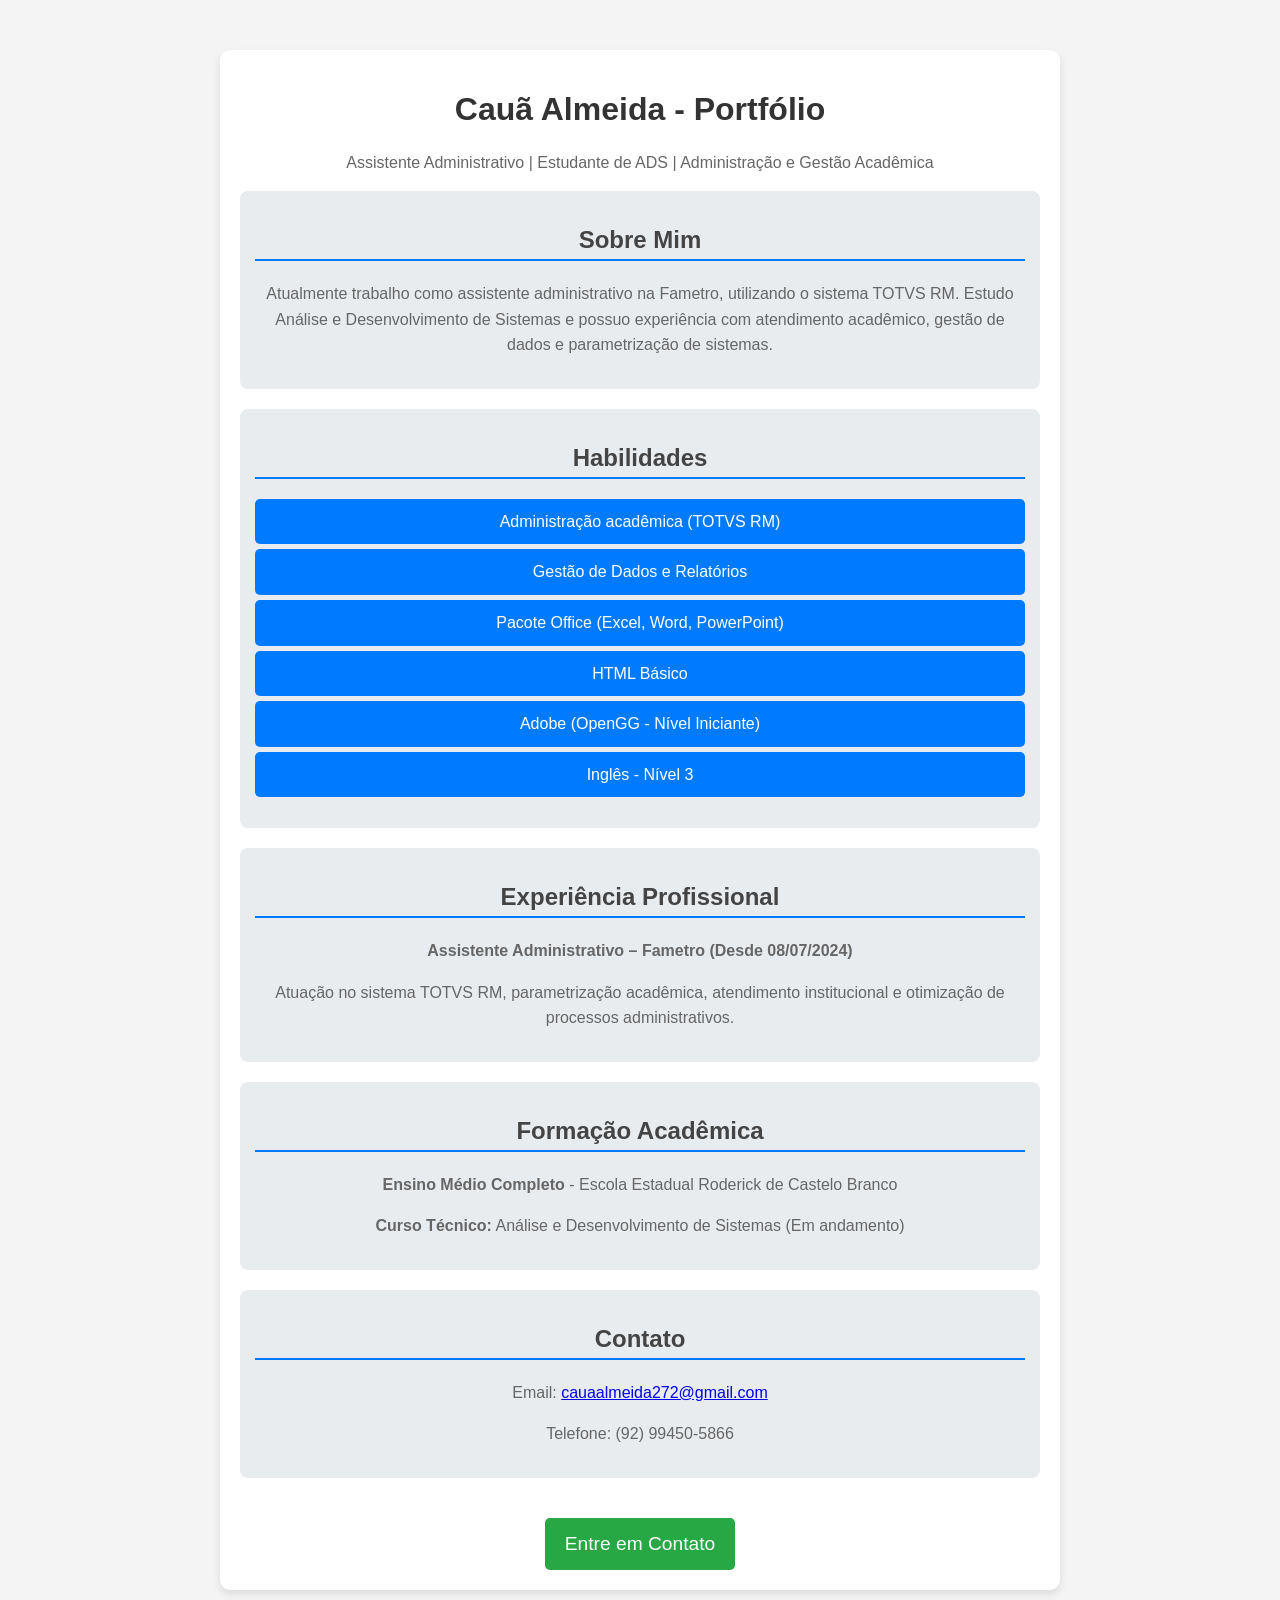
==== index.html @ 31cb6f5b "Add files via upload" ====
<!DOCTYPE html>
<html lang="pt-BR">
<head>
    <meta charset="UTF-8">
    <meta name="viewport" content="width=device-width, initial-scale=1.0">
    <title>Portfólio - Cauã Almeida</title>
    <link rel="stylesheet" href="portfolio_styles.css"> <!-- Referência ao CSS -->
</head>
<body>
    <div class="container">
        <h1>Cauã Almeida - Portfólio</h1>
        <p>Assistente Administrativo | Estudante de ADS | Administração e Gestão Acadêmica</p>
        
        <div class="section">
            <h2>Sobre Mim</h2>
            <p>Atualmente trabalho como assistente administrativo na Fametro, utilizando o sistema TOTVS RM. Estudo Análise e Desenvolvimento de Sistemas e possuo experiência com atendimento acadêmico, gestão de dados e parametrização de sistemas.</p>
        </div>
        
        <div class="section">
            <h2>Habilidades</h2>
            <ul>
                <li>Administração acadêmica (TOTVS RM)</li>
                <li>Gestão de Dados e Relatórios</li>
                <li>Pacote Office (Excel, Word, PowerPoint)</li>
                <li>HTML Básico</li>
                <li>Adobe (OpenGG - Nível Iniciante)</li>
                <li>Inglês - Nível 3</li>
            </ul>
        </div>
        
        <div class="section">
            <h2>Experiência Profissional</h2>
            <p><strong>Assistente Administrativo – Fametro (Desde 08/07/2024)</strong></p>
            <p>Atuação no sistema TOTVS RM, parametrização acadêmica, atendimento institucional e otimização de processos administrativos.</p>
        </div>
        
        <div class="section">
            <h2>Formação Acadêmica</h2>
            <p><strong>Ensino Médio Completo</strong> - Escola Estadual Roderick de Castelo Branco</p>
            <p><strong>Curso Técnico:</strong> Análise e Desenvolvimento de Sistemas (Em andamento)</p>
        </div>
        
        <div class="section">
            <h2>Contato</h2>
            <p>Email: <a href="mailto:cauaalmeida272@gmail.com">cauaalmeida272@gmail.com</a></p>
            <p>Telefone: (92) 99450-5866</p>
        </div>
        
        <a href="https://api.whatsapp.com/send?phone=5592994505866&text=Bom%20dia" class="cta-button" target="_blank">Entre em Contato</a>
    </div>
</body>
</html>
---- portfolio_styles.css ----
body {
    font-family: Arial, sans-serif;
    margin: 0;
    padding: 0;
    background-color: #f4f4f4;
    text-align: center;
}

.container {
    max-width: 800px;
    margin: 50px auto;
    background: #ffffff;
    padding: 20px;
    border-radius: 10px;
    box-shadow: 0 4px 8px rgba(0, 0, 0, 0.1);
}

h1 {
    color: #333;
    font-size: 2em;
}

h2 {
    color: #444;
    border-bottom: 2px solid #007BFF;
    padding-bottom: 5px;
}

p, ul {
    color: #666;
    line-height: 1.6;
}

ul {
    list-style: none;
    padding: 0;
}

li {
    background: #007BFF;
    color: #fff;
    padding: 10px;
    margin: 5px 0;
    border-radius: 5px;
}

.cta-button {
    display: inline-block;
    margin-top: 20px;
    padding: 15px 20px;
    background: #28a745;
    color: white;
    text-decoration: none;
    font-size: 1.2em;
    border-radius: 5px;
    transition: background 0.3s ease;
}

.cta-button:hover {
    background: #218838;
    transform: scale(1.05);
}

.section {
    margin-bottom: 20px;
    padding: 15px;
    background: #e9ecef;
    border-radius: 8px;
}

.section:hover {
    background: #d6d8db;
    transition: background 0.3s ease;
}
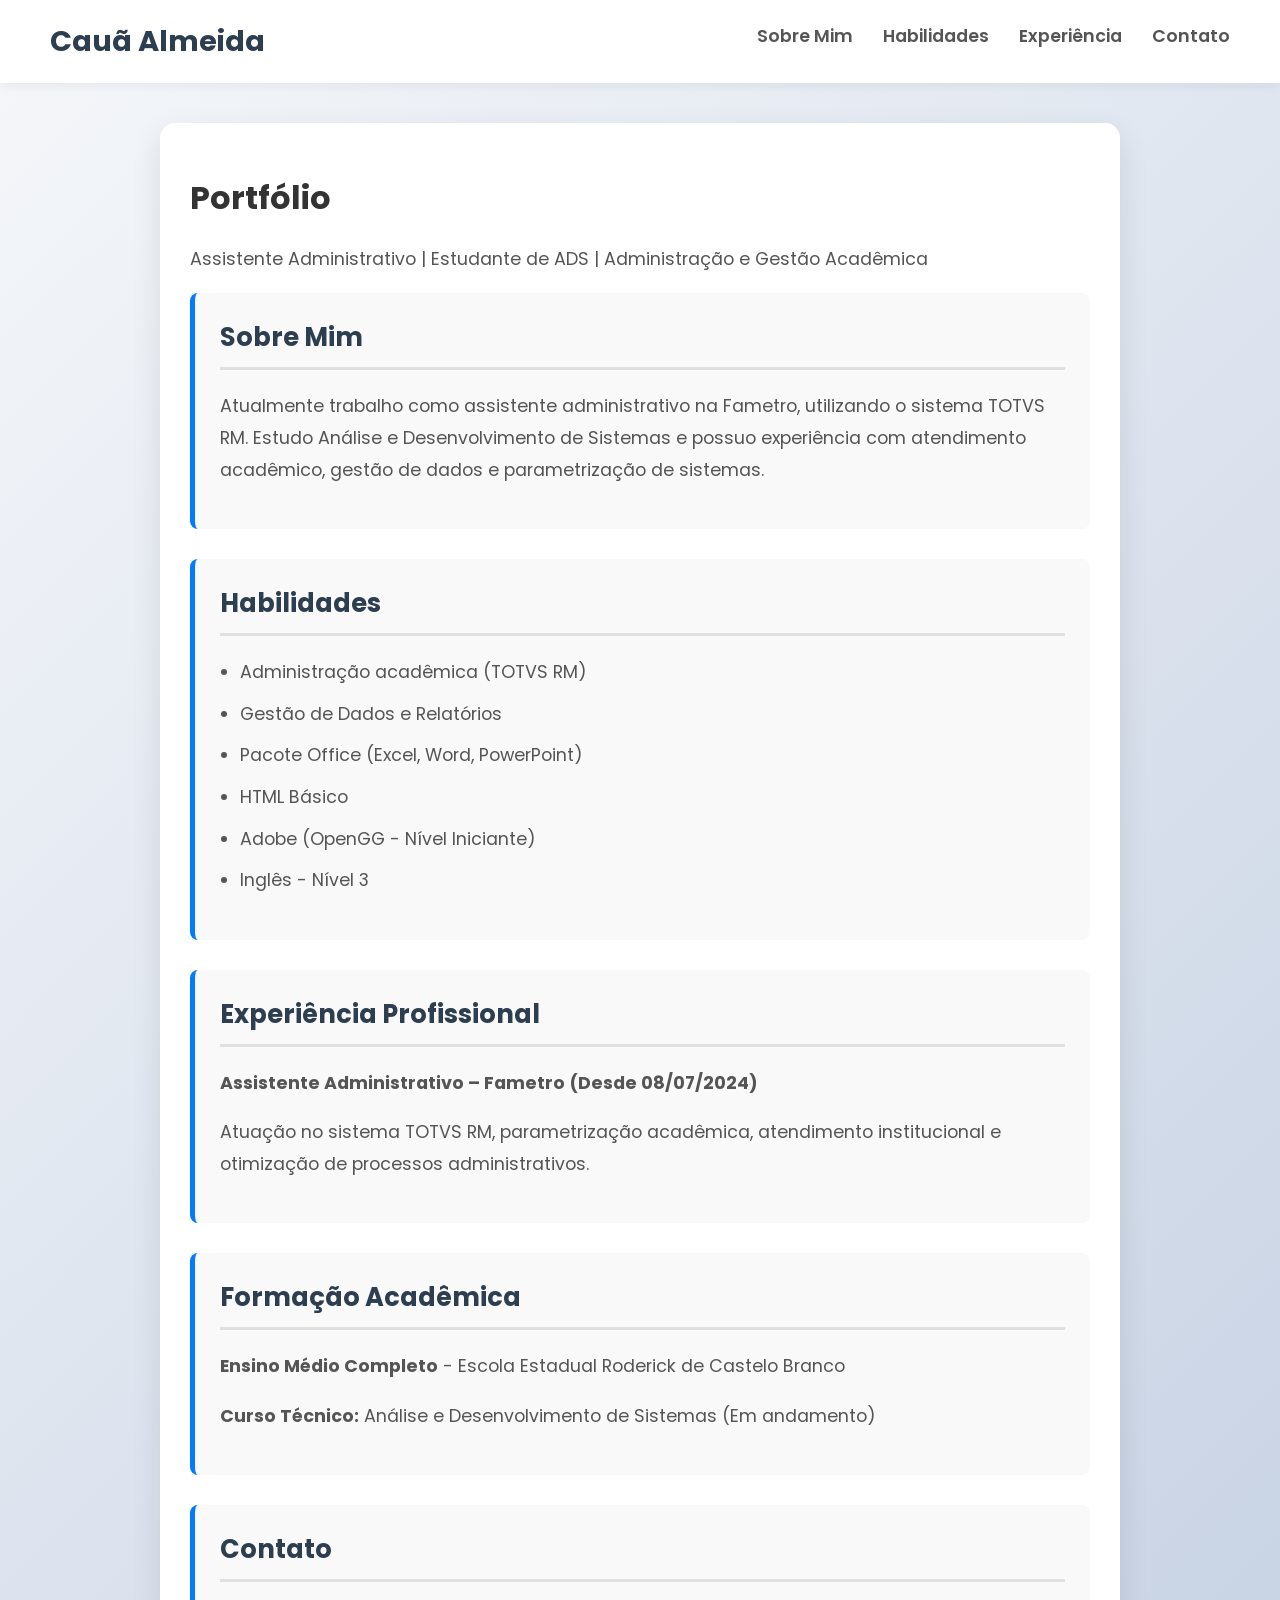
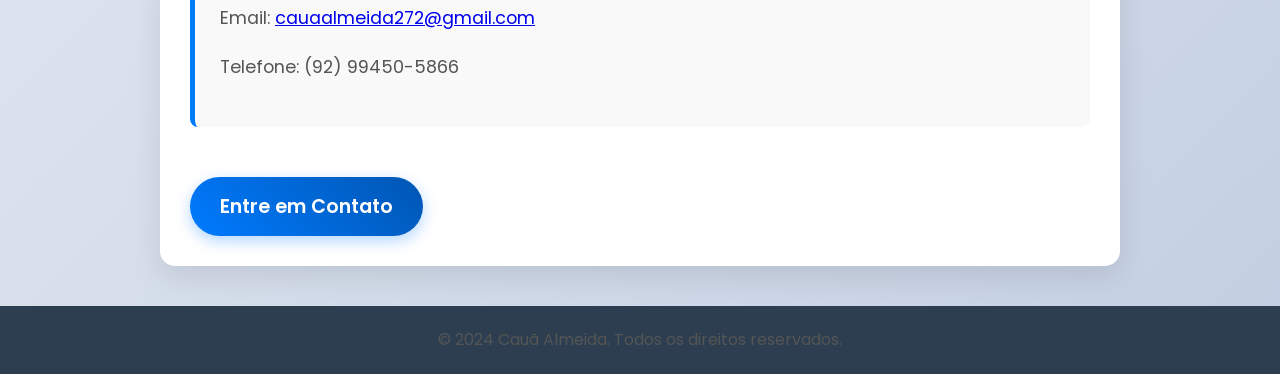
==== commit 365e677e: "feat: Modernize portfolio design This commit completely overhauls the portfolio's visual design to c" ====
--- a/index.html
+++ b/index.html
@@ -1,52 +1,68 @@
-<!DOCTYPE html>
-<html lang="pt-BR">
-<head>
-    <meta charset="UTF-8">
-    <meta name="viewport" content="width=device-width, initial-scale=1.0">
-    <title>Portfólio - Cauã Almeida</title>
-    <link rel="stylesheet" href="portfolio_styles.css"> <!-- Referência ao CSS -->
-</head>
-<body>
-    <div class="container">
-        <h1>Cauã Almeida - Portfólio</h1>
-        <p>Assistente Administrativo | Estudante de ADS | Administração e Gestão Acadêmica</p>
-        
-        <div class="section">
-            <h2>Sobre Mim</h2>
-            <p>Atualmente trabalho como assistente administrativo na Fametro, utilizando o sistema TOTVS RM. Estudo Análise e Desenvolvimento de Sistemas e possuo experiência com atendimento acadêmico, gestão de dados e parametrização de sistemas.</p>
-        </div>
-        
-        <div class="section">
-            <h2>Habilidades</h2>
-            <ul>
-                <li>Administração acadêmica (TOTVS RM)</li>
-                <li>Gestão de Dados e Relatórios</li>
-                <li>Pacote Office (Excel, Word, PowerPoint)</li>
-                <li>HTML Básico</li>
-                <li>Adobe (OpenGG - Nível Iniciante)</li>
-                <li>Inglês - Nível 3</li>
-            </ul>
-        </div>
-        
-        <div class="section">
-            <h2>Experiência Profissional</h2>
-            <p><strong>Assistente Administrativo – Fametro (Desde 08/07/2024)</strong></p>
-            <p>Atuação no sistema TOTVS RM, parametrização acadêmica, atendimento institucional e otimização de processos administrativos.</p>
-        </div>
-        
-        <div class="section">
-            <h2>Formação Acadêmica</h2>
-            <p><strong>Ensino Médio Completo</strong> - Escola Estadual Roderick de Castelo Branco</p>
-            <p><strong>Curso Técnico:</strong> Análise e Desenvolvimento de Sistemas (Em andamento)</p>
-        </div>
-        
-        <div class="section">
-            <h2>Contato</h2>
-            <p>Email: <a href="mailto:cauaalmeida272@gmail.com">cauaalmeida272@gmail.com</a></p>
-            <p>Telefone: (92) 99450-5866</p>
-        </div>
-        
-        <a href="https://api.whatsapp.com/send?phone=5592994505866&text=Bom%20dia" class="cta-button" target="_blank">Entre em Contato</a>
-    </div>
-</body>
-</html>
+<!DOCTYPE html>
+<html lang="pt-BR">
+<head>
+    <meta charset="UTF-8">
+    <meta name="viewport" content="width=device-width, initial-scale=1.0">
+    <title>Portfólio - Cauã Almeida</title>
+    <link rel="stylesheet" href="portfolio_styles.css"> <!-- Referência ao CSS -->
+</head>
+<body>
+    <header>
+        <h1>Cauã Almeida</h1>
+        <nav>
+            <ul>
+                <li><a href="#sobre">Sobre Mim</a></li>
+                <li><a href="#habilidades">Habilidades</a></li>
+                <li><a href="#experiencia">Experiência</a></li>
+                <li><a href="#contato">Contato</a></li>
+            </ul>
+        </nav>
+    </header>
+
+    <div class="container">
+        <h1>Portfólio</h1>
+        <p>Assistente Administrativo | Estudante de ADS | Administração e Gestão Acadêmica</p>
+
+        <div id="sobre" class="section">
+            <h2>Sobre Mim</h2>
+            <p>Atualmente trabalho como assistente administrativo na Fametro, utilizando o sistema TOTVS RM. Estudo Análise e Desenvolvimento de Sistemas e possuo experiência com atendimento acadêmico, gestão de dados e parametrização de sistemas.</p>
+        </div>
+
+        <div id="habilidades" class="section">
+            <h2>Habilidades</h2>
+            <ul>
+                <li>Administração acadêmica (TOTVS RM)</li>
+                <li>Gestão de Dados e Relatórios</li>
+                <li>Pacote Office (Excel, Word, PowerPoint)</li>
+                <li>HTML Básico</li>
+                <li>Adobe (OpenGG - Nível Iniciante)</li>
+                <li>Inglês - Nível 3</li>
+            </ul>
+        </div>
+
+        <div id="experiencia" class="section">
+            <h2>Experiência Profissional</h2>
+            <p><strong>Assistente Administrativo – Fametro (Desde 08/07/2024)</strong></p>
+            <p>Atuação no sistema TOTVS RM, parametrização acadêmica, atendimento institucional e otimização de processos administrativos.</p>
+        </div>
+
+        <div class="section">
+            <h2>Formação Acadêmica</h2>
+            <p><strong>Ensino Médio Completo</strong> - Escola Estadual Roderick de Castelo Branco</p>
+            <p><strong>Curso Técnico:</strong> Análise e Desenvolvimento de Sistemas (Em andamento)</p>
+        </div>
+
+        <div id="contato" class="section">
+            <h2>Contato</h2>
+            <p>Email: <a href="mailto:cauaalmeida272@gmail.com">cauaalmeida272@gmail.com</a></p>
+            <p>Telefone: (92) 99450-5866</p>
+        </div>
+
+        <a href="https://api.whatsapp.com/send?phone=5592994505866&text=Bom%20dia" class="cta-button" target="_blank">Entre em Contato</a>
+    </div>
+
+    <footer>
+        <p>&copy; 2024 Cauã Almeida. Todos os direitos reservados.</p>
+    </footer>
+</body>
+</html>
--- a/portfolio_styles.css
+++ b/portfolio_styles.css
@@ -1,74 +1,151 @@
-body {
-    font-family: Arial, sans-serif;
-    margin: 0;
-    padding: 0;
-    background-color: #f4f4f4;
-    text-align: center;
-}
-
-.container {
-    max-width: 800px;
-    margin: 50px auto;
-    background: #ffffff;
-    padding: 20px;
-    border-radius: 10px;
-    box-shadow: 0 4px 8px rgba(0, 0, 0, 0.1);
-}
-
-h1 {
-    color: #333;
-    font-size: 2em;
-}
-
-h2 {
-    color: #444;
-    border-bottom: 2px solid #007BFF;
-    padding-bottom: 5px;
-}
-
-p, ul {
-    color: #666;
-    line-height: 1.6;
-}
-
-ul {
-    list-style: none;
-    padding: 0;
-}
-
-li {
-    background: #007BFF;
-    color: #fff;
-    padding: 10px;
-    margin: 5px 0;
-    border-radius: 5px;
-}
-
-.cta-button {
-    display: inline-block;
-    margin-top: 20px;
-    padding: 15px 20px;
-    background: #28a745;
-    color: white;
-    text-decoration: none;
-    font-size: 1.2em;
-    border-radius: 5px;
-    transition: background 0.3s ease;
-}
-
-.cta-button:hover {
-    background: #218838;
-    transform: scale(1.05);
-}
-
-.section {
-    margin-bottom: 20px;
-    padding: 15px;
-    background: #e9ecef;
-    border-radius: 8px;
-}
-
-.section:hover {
-    background: #d6d8db;
-    transition: background 0.3s ease;
-}
+/* Importa a fonte 'Poppins' do Google Fonts */
+@import url('https://fonts.googleapis.com/css2?family=Poppins:wght@300;400;600;700&display=swap');
+
+/* Reseta os estilos padrão e define a fonte base */
+body {
+    font-family: 'Poppins', sans-serif;
+    margin: 0;
+    padding: 0;
+    background: linear-gradient(135deg, #f5f7fa 0%, #c3cfe2 100%);
+    color: #333;
+    overflow-x: hidden; /* Evita a barra de rolagem horizontal */
+}
+
+/* Animação de fade-in para os elementos */
+@keyframes fadeIn {
+    from {
+        opacity: 0;
+        transform: translateY(20px);
+    }
+    to {
+        opacity: 1;
+        transform: translateY(0);
+    }
+}
+
+/* Estiliza o cabeçalho */
+header {
+    background: #ffffff;
+    padding: 20px 50px;
+    box-shadow: 0 4px 10px rgba(0, 0, 0, 0.05);
+    display: flex;
+    justify-content: space-between;
+    align-items: center;
+    position: sticky;
+    top: 0;
+    z-index: 1000;
+    animation: fadeIn 1s ease-out;
+}
+
+header h1 {
+    margin: 0;
+    font-size: 1.8em;
+    color: #2c3e50;
+}
+
+/* Estiliza a navegação */
+nav ul {
+    list-style: none;
+    margin: 0;
+    padding: 0;
+    display: flex;
+}
+
+nav li {
+    margin-left: 30px;
+}
+
+nav a {
+    text-decoration: none;
+    color: #555;
+    font-weight: 600;
+    transition: color 0.3s ease;
+}
+
+nav a:hover {
+    color: #007BFF;
+}
+
+/* Container principal para o conteúdo */
+.container {
+    max-width: 900px;
+    margin: 40px auto;
+    padding: 30px;
+    background: #ffffff;
+    border-radius: 15px;
+    box-shadow: 0 10px 30px rgba(0, 0, 0, 0.1);
+    animation: fadeIn 1.5s ease-out;
+}
+
+/* Estiliza as seções */
+.section {
+    margin-bottom: 30px;
+    padding: 25px;
+    background: #f9f9f9;
+    border-left: 5px solid #007BFF;
+    border-radius: 8px;
+    transition: transform 0.3s ease, box-shadow 0.3s ease;
+}
+
+.section:hover {
+    transform: translateY(-5px);
+    box-shadow: 0 8px 20px rgba(0, 0, 0, 0.08);
+}
+
+.section h2 {
+    color: #2c3e50;
+    font-size: 1.6em;
+    margin-top: 0;
+    border-bottom: 3px solid #e0e0e0;
+    padding-bottom: 10px;
+}
+
+/* Estiliza parágrafos e listas */
+p, ul {
+    color: #555;
+    line-height: 1.8;
+    font-size: 1.1em;
+}
+
+ul {
+    padding-left: 20px;
+}
+
+li {
+    margin-bottom: 10px;
+}
+
+/* Estiliza o botão de CTA */
+.cta-button {
+    display: inline-block;
+    margin-top: 20px;
+    padding: 15px 30px;
+    background: linear-gradient(45deg, #007BFF, #0056b3);
+    color: white;
+    text-decoration: none;
+    font-size: 1.2em;
+    font-weight: 600;
+    border-radius: 50px;
+    box-shadow: 0 5px 15px rgba(0, 123, 255, 0.3);
+    transition: transform 0.3s ease, box-shadow 0.3s ease;
+}
+
+.cta-button:hover {
+    transform: translateY(-3px);
+    box-shadow: 0 8px 20px rgba(0, 123, 255, 0.4);
+}
+
+/* Estiliza o rodapé */
+footer {
+    text-align: center;
+    padding: 20px;
+    margin-top: 40px;
+    background: #2c3e50;
+    color: #f0f0f0;
+    animation: fadeIn 2s ease-out;
+}
+
+footer p {
+    margin: 0;
+    font-size: 1em;
+}
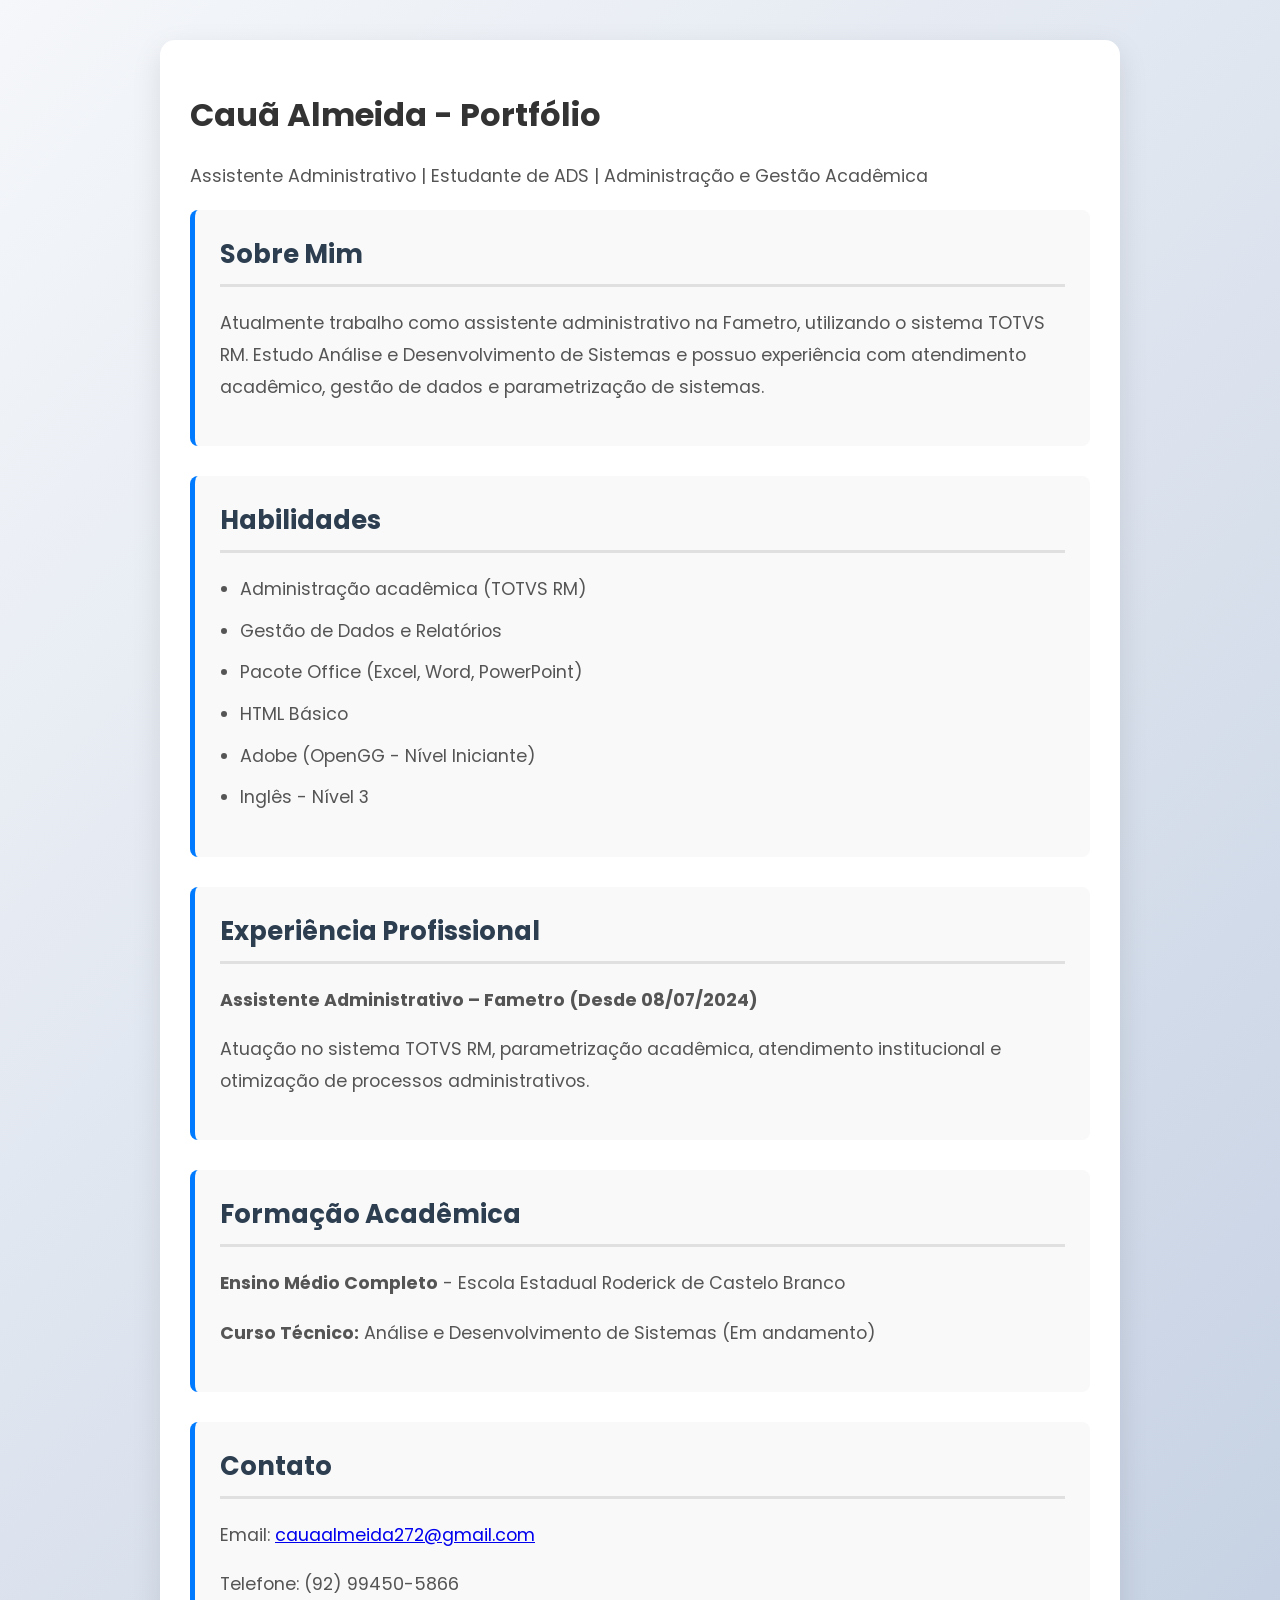
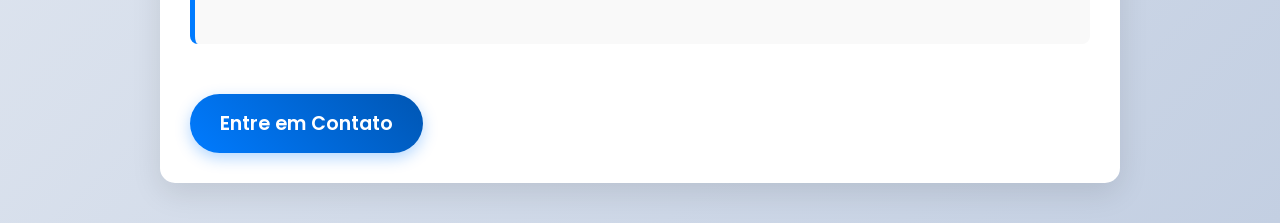
==== commit 6eab6978: "Update index.html" ====
--- a/index.html
+++ b/index.html
@@ -1,68 +1,52 @@
-<!DOCTYPE html>
-<html lang="pt-BR">
-<head>
-    <meta charset="UTF-8">
-    <meta name="viewport" content="width=device-width, initial-scale=1.0">
-    <title>Portfólio - Cauã Almeida</title>
-    <link rel="stylesheet" href="portfolio_styles.css"> <!-- Referência ao CSS -->
-</head>
-<body>
-    <header>
-        <h1>Cauã Almeida</h1>
-        <nav>
-            <ul>
-                <li><a href="#sobre">Sobre Mim</a></li>
-                <li><a href="#habilidades">Habilidades</a></li>
-                <li><a href="#experiencia">Experiência</a></li>
-                <li><a href="#contato">Contato</a></li>
-            </ul>
-        </nav>
-    </header>
-
-    <div class="container">
-        <h1>Portfólio</h1>
-        <p>Assistente Administrativo | Estudante de ADS | Administração e Gestão Acadêmica</p>
-
-        <div id="sobre" class="section">
-            <h2>Sobre Mim</h2>
-            <p>Atualmente trabalho como assistente administrativo na Fametro, utilizando o sistema TOTVS RM. Estudo Análise e Desenvolvimento de Sistemas e possuo experiência com atendimento acadêmico, gestão de dados e parametrização de sistemas.</p>
-        </div>
-
-        <div id="habilidades" class="section">
-            <h2>Habilidades</h2>
-            <ul>
-                <li>Administração acadêmica (TOTVS RM)</li>
-                <li>Gestão de Dados e Relatórios</li>
-                <li>Pacote Office (Excel, Word, PowerPoint)</li>
-                <li>HTML Básico</li>
-                <li>Adobe (OpenGG - Nível Iniciante)</li>
-                <li>Inglês - Nível 3</li>
-            </ul>
-        </div>
-
-        <div id="experiencia" class="section">
-            <h2>Experiência Profissional</h2>
-            <p><strong>Assistente Administrativo – Fametro (Desde 08/07/2024)</strong></p>
-            <p>Atuação no sistema TOTVS RM, parametrização acadêmica, atendimento institucional e otimização de processos administrativos.</p>
-        </div>
-
-        <div class="section">
-            <h2>Formação Acadêmica</h2>
-            <p><strong>Ensino Médio Completo</strong> - Escola Estadual Roderick de Castelo Branco</p>
-            <p><strong>Curso Técnico:</strong> Análise e Desenvolvimento de Sistemas (Em andamento)</p>
-        </div>
-
-        <div id="contato" class="section">
-            <h2>Contato</h2>
-            <p>Email: <a href="mailto:cauaalmeida272@gmail.com">cauaalmeida272@gmail.com</a></p>
-            <p>Telefone: (92) 99450-5866</p>
-        </div>
-
-        <a href="https://api.whatsapp.com/send?phone=5592994505866&text=Bom%20dia" class="cta-button" target="_blank">Entre em Contato</a>
-    </div>
-
-    <footer>
-        <p>&copy; 2024 Cauã Almeida. Todos os direitos reservados.</p>
-    </footer>
-</body>
-</html>
+<!DOCTYPE html>
+<html lang="pt-BR">
+<head>
+    <meta charset="UTF-8">
+    <meta name="viewport" content="width=device-width, initial-scale=1.0">
+    <title>Portfólio - Cauã Almeida</title>
+    <link rel="stylesheet" href="portfolio_styles.css"> <!-- Referência ao CSS -->
+</head>
+<body>
+    <div class="container">
+        <h1>Cauã Almeida - Portfólio</h1>
+        <p>Assistente Administrativo | Estudante de ADS | Administração e Gestão Acadêmica</p>
+        
+        <div class="section">
+            <h2>Sobre Mim</h2>
+            <p>Atualmente trabalho como assistente administrativo na Fametro, utilizando o sistema TOTVS RM. Estudo Análise e Desenvolvimento de Sistemas e possuo experiência com atendimento acadêmico, gestão de dados e parametrização de sistemas.</p>
+        </div>
+        
+        <div class="section">
+            <h2>Habilidades</h2>
+            <ul>
+                <li>Administração acadêmica (TOTVS RM)</li>
+                <li>Gestão de Dados e Relatórios</li>
+                <li>Pacote Office (Excel, Word, PowerPoint)</li>
+                <li>HTML Básico</li>
+                <li>Adobe (OpenGG - Nível Iniciante)</li>
+                <li>Inglês - Nível 3</li>
+            </ul>
+        </div>
+        
+        <div class="section">
+            <h2>Experiência Profissional</h2>
+            <p><strong>Assistente Administrativo – Fametro (Desde 08/07/2024)</strong></p>
+            <p>Atuação no sistema TOTVS RM, parametrização acadêmica, atendimento institucional e otimização de processos administrativos.</p>
+        </div>
+        
+        <div class="section">
+            <h2>Formação Acadêmica</h2>
+            <p><strong>Ensino Médio Completo</strong> - Escola Estadual Roderick de Castelo Branco</p>
+            <p><strong>Curso Técnico:</strong> Análise e Desenvolvimento de Sistemas (Em andamento)</p>
+        </div>
+        
+        <div class="section">
+            <h2>Contato</h2>
+            <p>Email: <a href="mailto:cauaalmeida272@gmail.com">cauaalmeida272@gmail.com</a></p>
+            <p>Telefone: (92) 99450-5866</p>
+        </div>
+        
+        <a href="https://api.whatsapp.com/send?phone=5592994505866&text=Bom%20dia" class="cta-button" target="_blank" rel="noopener noreferrer">Entre em Contato</a>
+    </div>
+</body>
+</html>
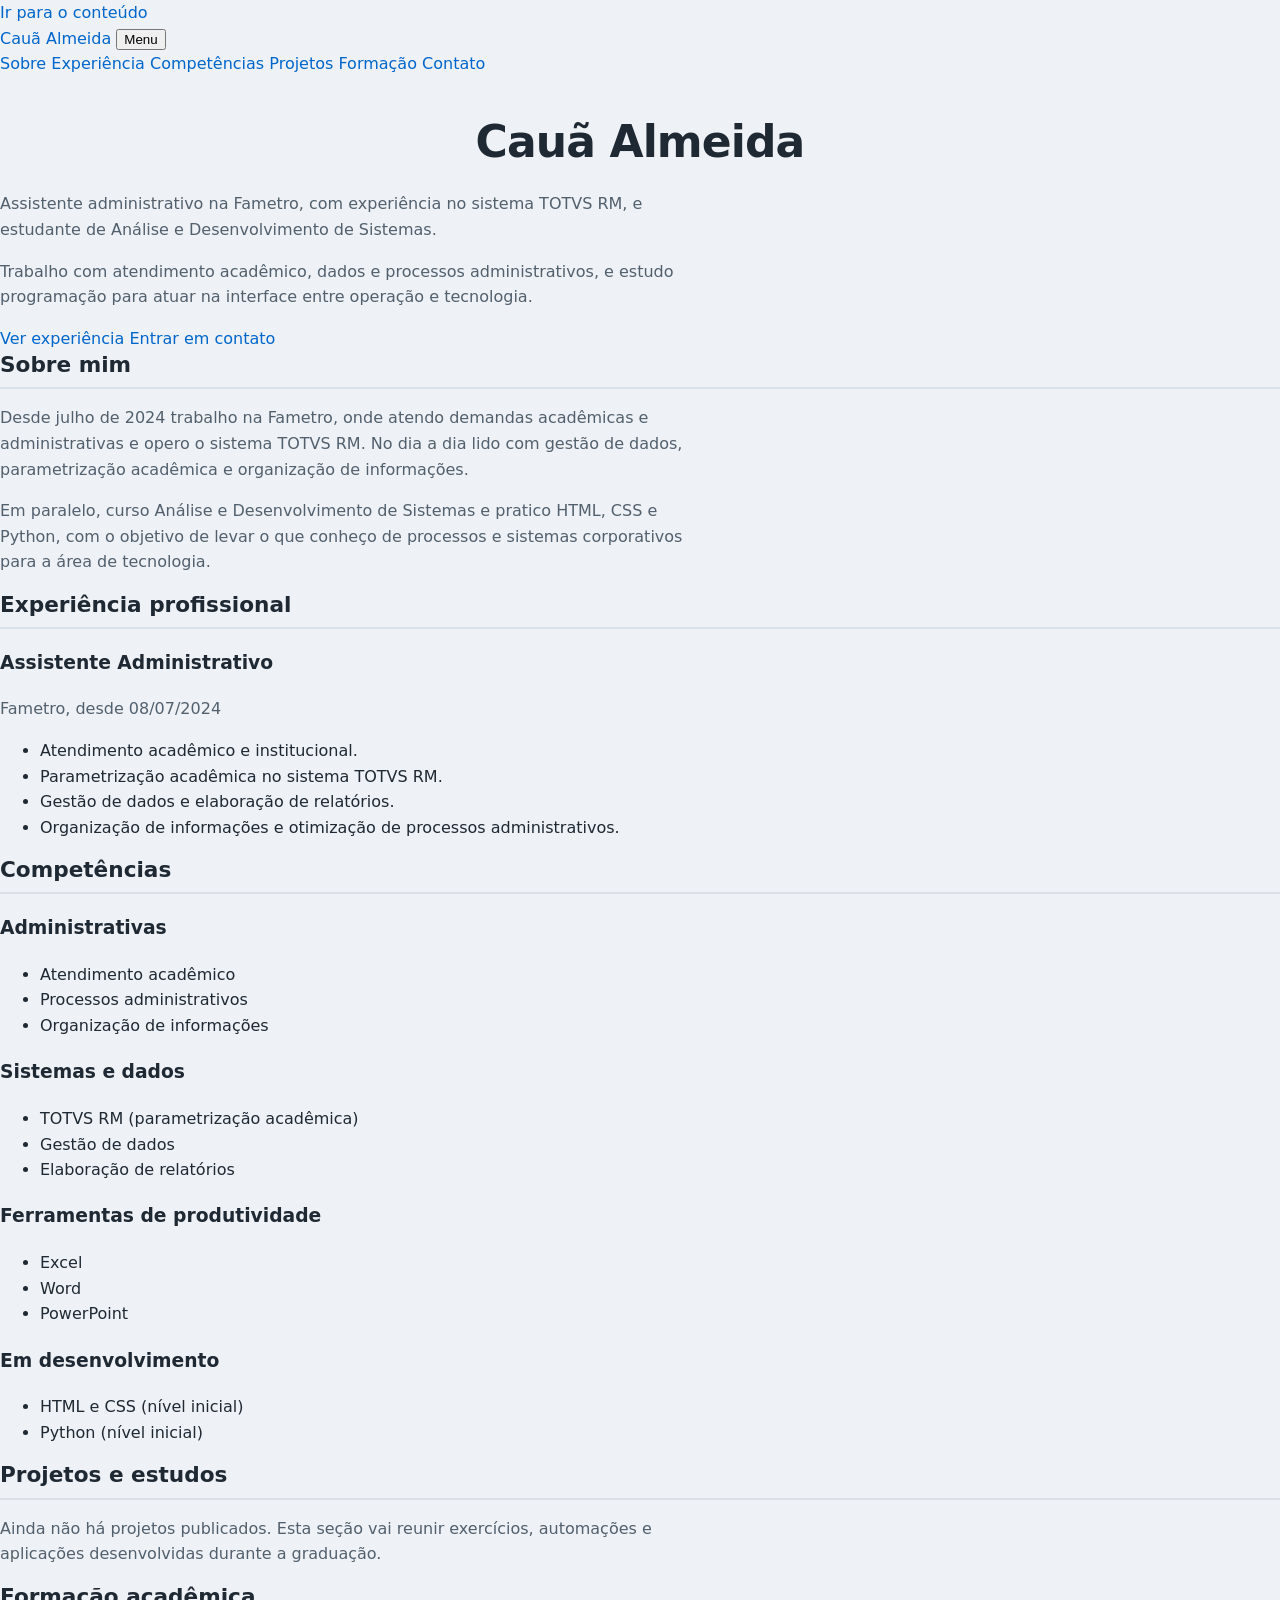
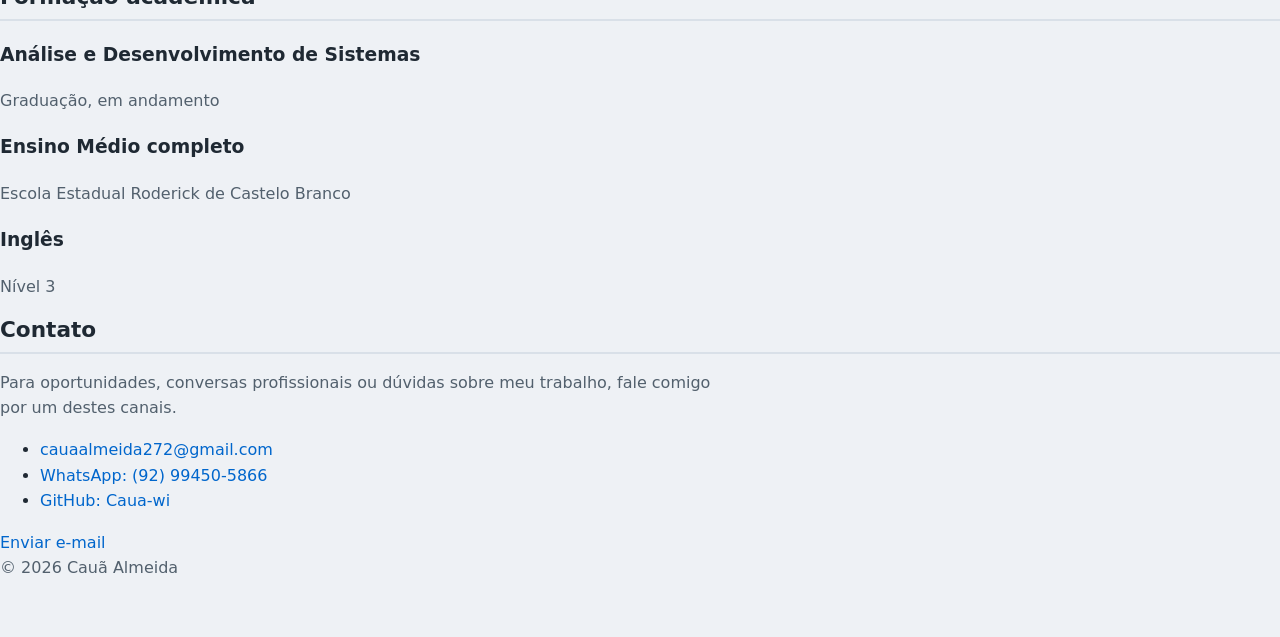
==== commit 6d091936: "Update index.html" ====
--- a/index.html
+++ b/index.html
@@ -3,50 +3,162 @@
 <head>
     <meta charset="UTF-8">
     <meta name="viewport" content="width=device-width, initial-scale=1.0">
-    <title>Portfólio - Cauã Almeida</title>
-    <link rel="stylesheet" href="portfolio_styles.css"> <!-- Referência ao CSS -->
+    <title>Cauã Almeida | Assistente Administrativo e estudante de ADS</title>
+    <meta name="description" content="Portfólio de Cauã Almeida: assistente administrativo na Fametro com experiência no TOTVS RM e estudante de Análise e Desenvolvimento de Sistemas.">
+    <meta name="theme-color" content="#0b5c9e">
+    <link rel="canonical" href="https://cauaalmeida.netlify.app/">
+    <meta property="og:type" content="website">
+    <meta property="og:locale" content="pt_BR">
+    <meta property="og:title" content="Cauã Almeida | Assistente Administrativo e estudante de ADS">
+    <meta property="og:description" content="Experiência com TOTVS RM, gestão de dados e processos administrativos, em formação em Análise e Desenvolvimento de Sistemas.">
+    <meta property="og:url" content="https://cauaalmeida.netlify.app/">
+    <meta name="twitter:card" content="summary">
+    <link rel="icon" href="data:image/svg+xml,%3Csvg xmlns='http://www.w3.org/2000/svg' viewBox='0 0 32 32'%3E%3Crect width='32' height='32' rx='7' fill='%230b5c9e'/%3E%3Ctext x='16' y='22' font-family='Georgia,serif' font-size='18' font-weight='700' text-anchor='middle' fill='white'%3EC%3C/text%3E%3C/svg%3E">
+    <link rel="stylesheet" href="portfolio_styles.css">
+    <script src="script.js" defer></script>
 </head>
 <body>
-    <div class="container">
-        <h1>Cauã Almeida - Portfólio</h1>
-        <p>Assistente Administrativo | Estudante de ADS | Administração e Gestão Acadêmica</p>
-        
-        <div class="section">
-            <h2>Sobre Mim</h2>
-            <p>Atualmente trabalho como assistente administrativo na Fametro, utilizando o sistema TOTVS RM. Estudo Análise e Desenvolvimento de Sistemas e possuo experiência com atendimento acadêmico, gestão de dados e parametrização de sistemas.</p>
+    <a class="pular" href="#conteudo">Ir para o conteúdo</a>
+
+    <header class="topo">
+        <div class="topo-interno">
+            <a class="marca" href="#inicio">Cauã Almeida</a>
+            <button class="menu-btn" type="button" aria-expanded="false" aria-controls="menu">Menu</button>
+            <nav class="menu" id="menu" aria-label="Principal">
+                <a href="#sobre">Sobre</a>
+                <a href="#experiencia">Experiência</a>
+                <a href="#competencias">Competências</a>
+                <a href="#projetos">Projetos</a>
+                <a href="#formacao">Formação</a>
+                <a href="#contato">Contato</a>
+            </nav>
         </div>
-        
-        <div class="section">
-            <h2>Habilidades</h2>
-            <ul>
-                <li>Administração acadêmica (TOTVS RM)</li>
-                <li>Gestão de Dados e Relatórios</li>
-                <li>Pacote Office (Excel, Word, PowerPoint)</li>
-                <li>HTML Básico</li>
-                <li>Adobe (OpenGG - Nível Iniciante)</li>
-                <li>Inglês - Nível 3</li>
-            </ul>
-        </div>
-        
-        <div class="section">
-            <h2>Experiência Profissional</h2>
-            <p><strong>Assistente Administrativo – Fametro (Desde 08/07/2024)</strong></p>
-            <p>Atuação no sistema TOTVS RM, parametrização acadêmica, atendimento institucional e otimização de processos administrativos.</p>
-        </div>
-        
-        <div class="section">
-            <h2>Formação Acadêmica</h2>
-            <p><strong>Ensino Médio Completo</strong> - Escola Estadual Roderick de Castelo Branco</p>
-            <p><strong>Curso Técnico:</strong> Análise e Desenvolvimento de Sistemas (Em andamento)</p>
-        </div>
-        
-        <div class="section">
-            <h2>Contato</h2>
-            <p>Email: <a href="mailto:cauaalmeida272@gmail.com">cauaalmeida272@gmail.com</a></p>
-            <p>Telefone: (92) 99450-5866</p>
-        </div>
-        
-        <a href="https://api.whatsapp.com/send?phone=5592994505866&text=Bom%20dia" class="cta-button" target="_blank" rel="noopener noreferrer">Entre em Contato</a>
-    </div>
+    </header>
+
+    <main id="conteudo">
+        <section class="hero" id="inicio">
+            <h1>Cauã Almeida</h1>
+            <p class="destaque">Assistente administrativo na Fametro, com experiência no sistema TOTVS RM, e estudante de Análise e Desenvolvimento de Sistemas.</p>
+            <p>Trabalho com atendimento acadêmico, dados e processos administrativos, e estudo programação para atuar na interface entre operação e tecnologia.</p>
+            <div class="acoes">
+                <a class="btn" href="#experiencia">Ver experiência</a>
+                <a class="btn btn-sec" href="#contato">Entrar em contato</a>
+            </div>
+        </section>
+
+        <section class="secao" id="sobre" aria-labelledby="t-sobre">
+            <h2 id="t-sobre">Sobre mim</h2>
+            <div class="conteudo">
+                <p>Desde julho de 2024 trabalho na Fametro, onde atendo demandas acadêmicas e administrativas e opero o sistema TOTVS RM. No dia a dia lido com gestão de dados, parametrização acadêmica e organização de informações.</p>
+                <p>Em paralelo, curso Análise e Desenvolvimento de Sistemas e pratico HTML, CSS e Python, com o objetivo de levar o que conheço de processos e sistemas corporativos para a área de tecnologia.</p>
+            </div>
+        </section>
+
+        <section class="secao" id="experiencia" aria-labelledby="t-exp">
+            <h2 id="t-exp">Experiência profissional</h2>
+            <div class="conteudo">
+                <article class="bloco">
+                    <h3>Assistente Administrativo</h3>
+                    <p class="meta">Fametro, desde 08/07/2024</p>
+                    <ul>
+                        <li>Atendimento acadêmico e institucional.</li>
+                        <li>Parametrização acadêmica no sistema TOTVS RM.</li>
+                        <li>Gestão de dados e elaboração de relatórios.</li>
+                        <li>Organização de informações e otimização de processos administrativos.</li>
+                    </ul>
+                </article>
+            </div>
+        </section>
+
+        <section class="secao" id="competencias" aria-labelledby="t-comp">
+            <h2 id="t-comp">Competências</h2>
+            <div class="conteudo grade">
+                <article class="bloco">
+                    <h3>Administrativas</h3>
+                    <ul>
+                        <li>Atendimento acadêmico</li>
+                        <li>Processos administrativos</li>
+                        <li>Organização de informações</li>
+                    </ul>
+                </article>
+                <article class="bloco">
+                    <h3>Sistemas e dados</h3>
+                    <ul>
+                        <li>TOTVS RM (parametrização acadêmica)</li>
+                        <li>Gestão de dados</li>
+                        <li>Elaboração de relatórios</li>
+                    </ul>
+                </article>
+                <article class="bloco">
+                    <h3>Ferramentas de produtividade</h3>
+                    <ul>
+                        <li>Excel</li>
+                        <li>Word</li>
+                        <li>PowerPoint</li>
+                    </ul>
+                </article>
+                <article class="bloco">
+                    <h3>Em desenvolvimento</h3>
+                    <ul>
+                        <li>HTML e CSS (nível inicial)</li>
+                        <li>Python (nível inicial)</li>
+                    </ul>
+                </article>
+            </div>
+        </section>
+
+        <section class="secao" id="projetos" aria-labelledby="t-proj">
+            <h2 id="t-proj">Projetos e estudos</h2>
+            <div class="conteudo">
+                <!--
+                    Para adicionar um projeto, copie o bloco abaixo para dentro desta div
+                    (e apague o parágrafo "vazio"):
+
+                    <article class="bloco">
+                        <h3>Nome do projeto</h3>
+                        <p class="meta">Tipo (exercício, automação, relatório) e ano</p>
+                        <p>O que foi feito, com quais ferramentas e o que você aprendeu.</p>
+                        <p><a href="URL-DO-REPOSITORIO">Ver no GitHub</a></p>
+                    </article>
+                -->
+                <p class="vazio">Ainda não há projetos publicados. Esta seção vai reunir exercícios, automações e aplicações desenvolvidas durante a graduação.</p>
+            </div>
+        </section>
+
+        <section class="secao" id="formacao" aria-labelledby="t-form">
+            <h2 id="t-form">Formação acadêmica</h2>
+            <div class="conteudo">
+                <article class="bloco">
+                    <h3>Análise e Desenvolvimento de Sistemas</h3>
+                    <p class="meta">Graduação, em andamento</p>
+                </article>
+                <article class="bloco">
+                    <h3>Ensino Médio completo</h3>
+                    <p class="meta">Escola Estadual Roderick de Castelo Branco</p>
+                </article>
+                <article class="bloco">
+                    <h3>Inglês</h3>
+                    <p class="meta">Nível 3</p>
+                </article>
+            </div>
+        </section>
+
+        <section class="secao" id="contato" aria-labelledby="t-cont">
+            <h2 id="t-cont">Contato</h2>
+            <div class="conteudo">
+                <p>Para oportunidades, conversas profissionais ou dúvidas sobre meu trabalho, fale comigo por um destes canais.</p>
+                <ul class="contatos">
+                    <li><a href="mailto:cauaalmeida272@gmail.com">cauaalmeida272@gmail.com</a></li>
+                    <li><a href="https://api.whatsapp.com/send?phone=5592994505866&amp;text=Bom%20dia" target="_blank" rel="noopener noreferrer">WhatsApp: (92) 99450-5866</a></li>
+                    <li><a href="https://github.com/Caua-wi" target="_blank" rel="noopener noreferrer">GitHub: Caua-wi</a></li>
+                </ul>
+                <a class="btn" href="mailto:cauaalmeida272@gmail.com">Enviar e-mail</a>
+            </div>
+        </section>
+    </main>
+
+    <footer class="rodape">
+        <p>© 2026 Cauã Almeida</p>
+    </footer>
 </body>
 </html>
--- a/portfolio_styles.css
+++ b/portfolio_styles.css
@@ -1,151 +1,220 @@
-/* Importa a fonte 'Poppins' do Google Fonts */
-@import url('https://fonts.googleapis.com/css2?family=Poppins:wght@300;400;600;700&display=swap');
-
-/* Reseta os estilos padrão e define a fonte base */
-body {
-    font-family: 'Poppins', sans-serif;
-    margin: 0;
-    padding: 0;
-    background: linear-gradient(135deg, #f5f7fa 0%, #c3cfe2 100%);
-    color: #333;
-    overflow-x: hidden; /* Evita a barra de rolagem horizontal */
-}
-
-/* Animação de fade-in para os elementos */
-@keyframes fadeIn {
-    from {
-        opacity: 0;
-        transform: translateY(20px);
-    }
-    to {
-        opacity: 1;
-        transform: translateY(0);
-    }
-}
-
-/* Estiliza o cabeçalho */
-header {
-    background: #ffffff;
-    padding: 20px 50px;
-    box-shadow: 0 4px 10px rgba(0, 0, 0, 0.05);
-    display: flex;
-    justify-content: space-between;
-    align-items: center;
-    position: sticky;
-    top: 0;
-    z-index: 1000;
-    animation: fadeIn 1s ease-out;
-}
-
-header h1 {
-    margin: 0;
-    font-size: 1.8em;
-    color: #2c3e50;
-}
-
-/* Estiliza a navegação */
-nav ul {
-    list-style: none;
-    margin: 0;
-    padding: 0;
-    display: flex;
-}
-
-nav li {
-    margin-left: 30px;
-}
-
-nav a {
-    text-decoration: none;
-    color: #555;
-    font-weight: 600;
-    transition: color 0.3s ease;
-}
-
-nav a:hover {
-    color: #007BFF;
-}
-
-/* Container principal para o conteúdo */
-.container {
-    max-width: 900px;
-    margin: 40px auto;
-    padding: 30px;
-    background: #ffffff;
-    border-radius: 15px;
-    box-shadow: 0 10px 30px rgba(0, 0, 0, 0.1);
-    animation: fadeIn 1.5s ease-out;
-}
-
-/* Estiliza as seções */
-.section {
-    margin-bottom: 30px;
-    padding: 25px;
-    background: #f9f9f9;
-    border-left: 5px solid #007BFF;
-    border-radius: 8px;
-    transition: transform 0.3s ease, box-shadow 0.3s ease;
-}
-
-.section:hover {
-    transform: translateY(-5px);
-    box-shadow: 0 8px 20px rgba(0, 0, 0, 0.08);
-}
-
-.section h2 {
-    color: #2c3e50;
-    font-size: 1.6em;
-    margin-top: 0;
-    border-bottom: 3px solid #e0e0e0;
-    padding-bottom: 10px;
-}
-
-/* Estiliza parágrafos e listas */
-p, ul {
-    color: #555;
-    line-height: 1.8;
-    font-size: 1.1em;
-}
-
-ul {
-    padding-left: 20px;
-}
-
-li {
-    margin-bottom: 10px;
-}
-
-/* Estiliza o botão de CTA */
-.cta-button {
-    display: inline-block;
-    margin-top: 20px;
-    padding: 15px 30px;
-    background: linear-gradient(45deg, #007BFF, #0056b3);
-    color: white;
-    text-decoration: none;
-    font-size: 1.2em;
-    font-weight: 600;
-    border-radius: 50px;
-    box-shadow: 0 5px 15px rgba(0, 123, 255, 0.3);
-    transition: transform 0.3s ease, box-shadow 0.3s ease;
-}
-
-.cta-button:hover {
-    transform: translateY(-3px);
-    box-shadow: 0 8px 20px rgba(0, 123, 255, 0.4);
-}
-
-/* Estiliza o rodapé */
-footer {
-    text-align: center;
-    padding: 20px;
-    margin-top: 40px;
-    background: #2c3e50;
-    color: #f0f0f0;
-    animation: fadeIn 2s ease-out;
-}
-
-footer p {
-    margin: 0;
-    font-size: 1em;
-}
+/* ==========================================================
+   Portfólio – estilos
+   Feito para o index.html do repositório:
+   .container, .section, .cta-button
+   ========================================================== */
+
+/* ---------- Variáveis (mude as cores em um só lugar) ---------- */
+:root {
+    --cor-fundo: #eef1f5;
+    --cor-superficie: #ffffff;
+    --cor-secao: #f6f8fb;
+    --cor-texto: #1f2933;
+    --cor-texto-suave: #52606d;
+    --cor-destaque: #0066cc;
+    --cor-destaque-escura: #004c99;
+    --cor-borda: #d9e0e8;
+    --cor-whatsapp: #1fa855;
+    --cor-whatsapp-hover: #178a45;
+
+    --raio-grande: 14px;
+    --raio-pequeno: 8px;
+    --sombra: 0 6px 20px rgba(31, 41, 51, 0.08);
+}
+
+/* ---------- Base ---------- */
+*,
+*::before,
+*::after {
+    box-sizing: border-box;
+}
+
+html {
+    scroll-behavior: smooth;
+}
+
+body {
+    font-family: system-ui, -apple-system, 'Segoe UI', Roboto, 'Helvetica Neue', Arial, sans-serif;
+    font-size: 1rem;
+    line-height: 1.6;
+    background-color: var(--cor-fundo);
+    color: var(--cor-texto);
+    margin: 0;
+    padding: 0 0 40px;
+    -webkit-font-smoothing: antialiased;
+}
+
+/* ---------- Títulos ---------- */
+h1 {
+    text-align: center;
+    font-size: clamp(1.9rem, 5vw, 2.75rem);
+    line-height: 1.15;
+    letter-spacing: -0.02em;
+    font-weight: 700;
+    color: var(--cor-texto);
+    margin: 40px 16px 24px;
+}
+
+/* Subtítulo logo abaixo do h1 (cargo / formação) */
+.container > h1 + p {
+    text-align: center;
+    margin: 0 auto 28px;
+    font-size: 1.05rem;
+    font-weight: 500;
+}
+
+h2 {
+    font-size: 1.35rem;
+    line-height: 1.3;
+    font-weight: 600;
+    color: var(--cor-texto);
+    text-align: left;
+    margin: 0 0 16px;
+    padding-bottom: 8px;
+    border-bottom: 2px solid var(--cor-borda);
+    transition: border-bottom-color 0.25s ease;
+}
+
+p {
+    max-width: 70ch;  /* linhas confortáveis de ler */
+    margin: 0 0 1em;
+    color: var(--cor-texto-suave);
+}
+
+/* ---------- Container ---------- */
+.container {
+    width: min(92%, 880px);
+    margin: 0 auto;
+    padding: clamp(16px, 4vw, 32px);
+    background-color: var(--cor-superficie);
+    border-radius: var(--raio-grande);
+    box-shadow: var(--sombra);
+}
+
+/* ---------- Seções ---------- */
+.section {
+    background-color: var(--cor-secao);
+    border: 1px solid var(--cor-borda);
+    border-radius: var(--raio-pequeno);
+    padding: clamp(16px, 3vw, 24px);
+    margin-bottom: 20px;
+}
+
+.section:last-child {
+    margin-bottom: 0;
+}
+
+/* Animação ao passar o mouse: a caixa sobe, ganha sombra e destaca a borda */
+.section {
+    transition: transform 0.25s ease, box-shadow 0.25s ease,
+                border-color 0.25s ease, background-color 0.25s ease;
+}
+
+.section:hover {
+    transform: translateY(-6px);
+    box-shadow: 0 12px 28px rgba(0, 102, 204, 0.15);
+    border-color: var(--cor-destaque);
+    background-color: var(--cor-superficie);
+}
+
+.section:hover h2 {
+    border-bottom-color: var(--cor-destaque);
+}
+
+/* ---------- Habilidades ---------- */
+/* Funciona com <div class="section"> ou <div class="section habilidades"> */
+
+/* Lista de habilidades: etiquetas que se acomodam na linha */
+.section ul {
+    list-style: none;
+    margin: 0;
+    padding: 0;
+    display: flex;
+    flex-wrap: wrap;
+    justify-content: center;
+    gap: 10px;
+}
+
+.section li {
+    margin: 0;
+    padding: 6px 14px;
+    font-size: 1rem;
+    font-weight: 500;
+    color: var(--cor-destaque-escura);
+    background-color: var(--cor-superficie);
+    border: 1.5px solid var(--cor-destaque);
+    border-radius: 999px;
+    transition: background-color 0.2s ease, color 0.2s ease, transform 0.2s ease;
+}
+
+.section li:hover {
+    background-color: var(--cor-destaque);
+    color: #fff;
+    transform: scale(1.06);
+}
+
+/* ---------- Links ---------- */
+a {
+    color: var(--cor-destaque);
+    text-decoration: none;
+    transition: color 0.2s ease;
+}
+
+a:hover {
+    color: var(--cor-destaque-escura);
+    text-decoration: underline;
+}
+
+/* ---------- Botão de contato (WhatsApp) ---------- */
+.cta-button {
+    display: inline-block;
+    margin-top: 20px;
+    padding: 12px 24px;
+    background-color: var(--cor-whatsapp);
+    color: #fff;
+    font-size: 1rem;
+    font-weight: 600;
+    text-align: center;
+    text-decoration: none;
+    border-radius: var(--raio-pequeno);
+    transition: background-color 0.2s ease, transform 0.2s ease;
+}
+
+.cta-button:hover {
+    background-color: var(--cor-whatsapp-hover);
+    color: #fff;
+    text-decoration: none;
+    transform: translateY(-1px);
+}
+
+.cta-button:active {
+    transform: translateY(0);
+}
+
+/* ---------- Acessibilidade ---------- */
+:focus-visible {
+    outline: 3px solid var(--cor-destaque);
+    outline-offset: 3px;
+    border-radius: 4px;
+}
+
+@media (prefers-reduced-motion: reduce) {
+    html {
+        scroll-behavior: auto;
+    }
+
+    * {
+        transition: none !important;
+    }
+}
+
+/* ---------- Telas pequenas ---------- */
+@media (max-width: 480px) {
+    .cta-button {
+        display: block;  /* botão ocupa a largura toda no celular */
+    }
+
+    .section ul {
+        justify-content: flex-start;
+    }
+}
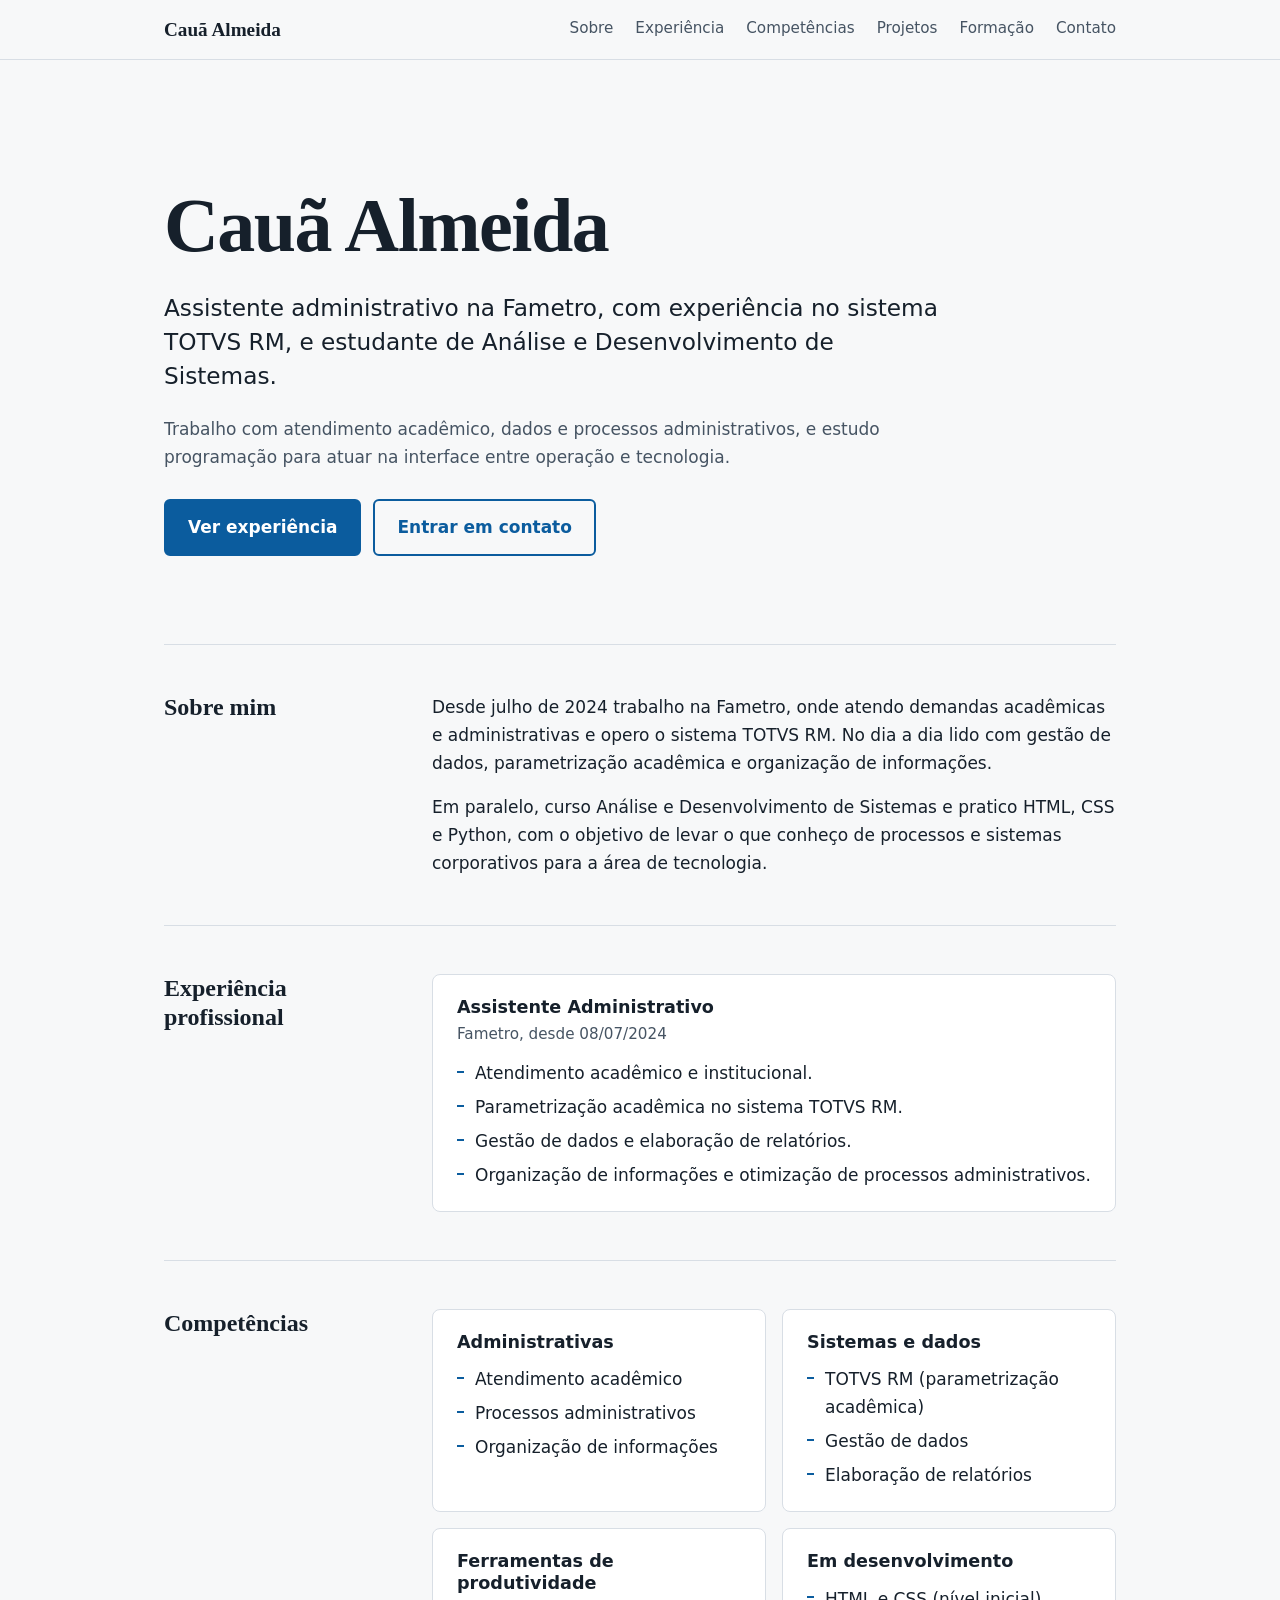
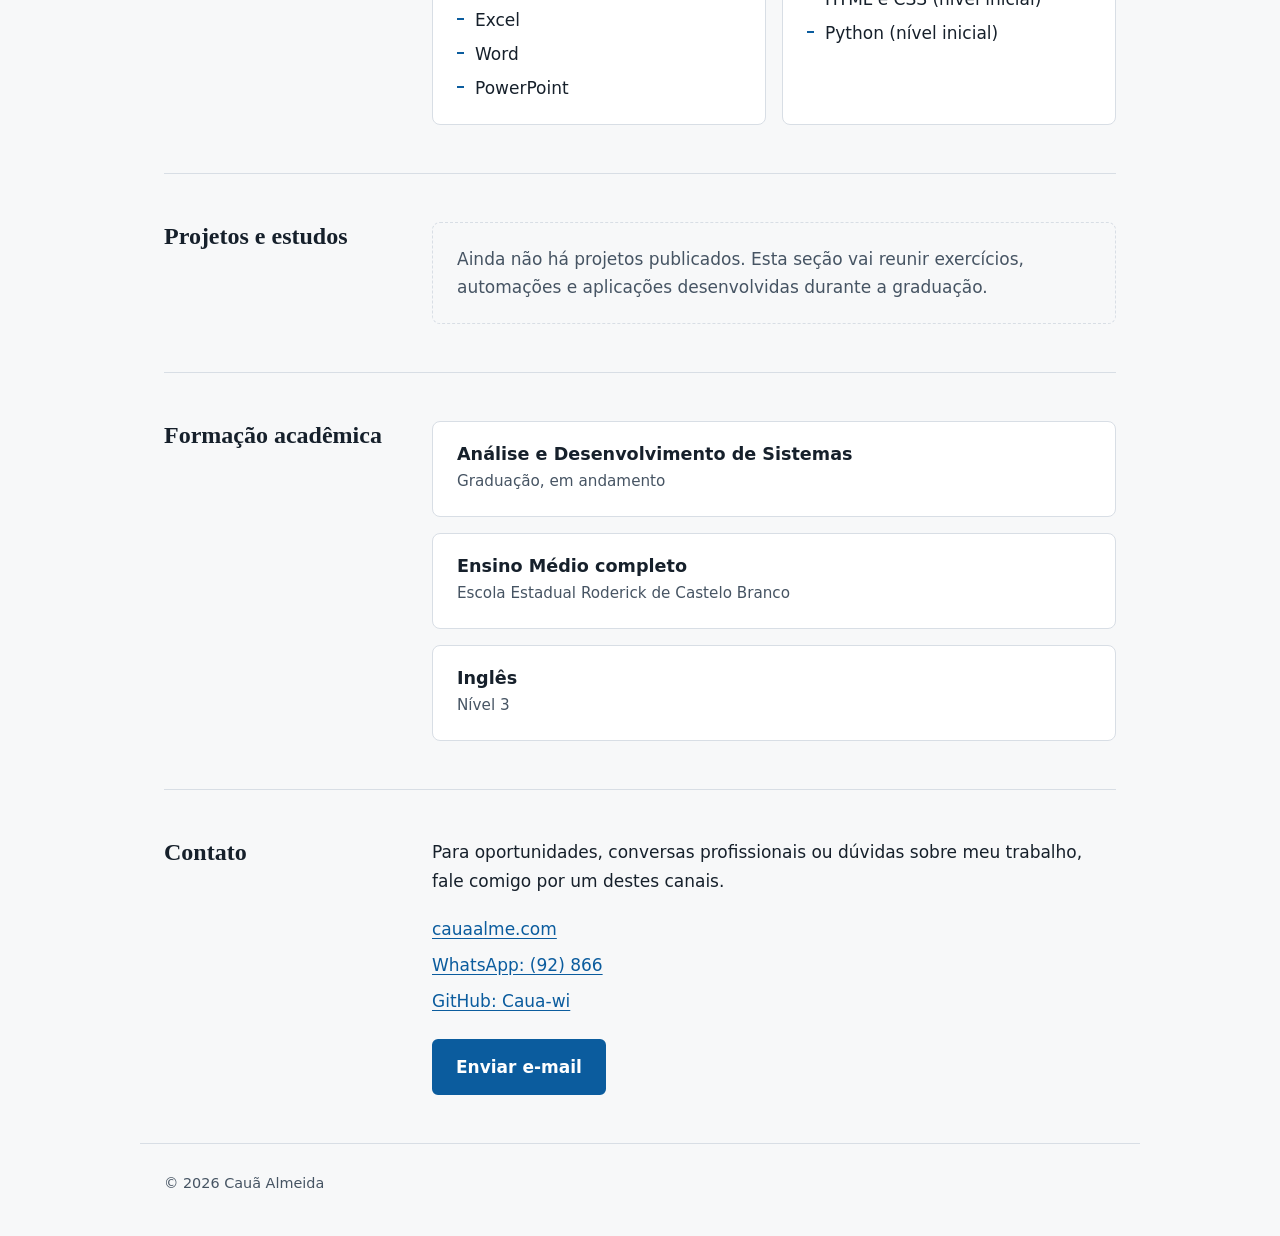
==== commit ddd346b0: "Update index.html" ====
--- a/index.html
+++ b/index.html
@@ -148,11 +148,11 @@
             <div class="conteudo">
                 <p>Para oportunidades, conversas profissionais ou dúvidas sobre meu trabalho, fale comigo por um destes canais.</p>
                 <ul class="contatos">
-                    <li><a href="mailto:cauaalmeida272@gmail.com">cauaalmeida272@gmail.com</a></li>
-                    <li><a href="https://api.whatsapp.com/send?phone=5592994505866&amp;text=Bom%20dia" target="_blank" rel="noopener noreferrer">WhatsApp: (92) 99450-5866</a></li>
+                    <li><a href="mailto:cauaalmeida272@gmail.com">cauaalme.com</a></li>
+                    <li><a href="https://api.whatsapp.com/send?phone=5505866&amp;text=Bom%20dia" target="_blank" rel="noopener noreferrer">WhatsApp: (92) 866</a></li>
                     <li><a href="https://github.com/Caua-wi" target="_blank" rel="noopener noreferrer">GitHub: Caua-wi</a></li>
                 </ul>
-                <a class="btn" href="mailto:cauaalmeida272@gmail.com">Enviar e-mail</a>
+                <a class="btn" href="mailto:cau2@gmail.com">Enviar e-mail</a>
             </div>
         </section>
     </main>
--- a/portfolio_styles.css
+++ b/portfolio_styles.css
@@ -1,220 +1,131 @@
-/* ==========================================================
-   Portfólio – estilos
-   Feito para o index.html do repositório:
-   .container, .section, .cta-button
-   ========================================================== */
+/* Portfólio – Cauã Almeida */
 
-/* ---------- Variáveis (mude as cores em um só lugar) ---------- */
 :root {
-    --cor-fundo: #eef1f5;
-    --cor-superficie: #ffffff;
-    --cor-secao: #f6f8fb;
-    --cor-texto: #1f2933;
-    --cor-texto-suave: #52606d;
-    --cor-destaque: #0066cc;
-    --cor-destaque-escura: #004c99;
-    --cor-borda: #d9e0e8;
-    --cor-whatsapp: #1fa855;
-    --cor-whatsapp-hover: #178a45;
-
-    --raio-grande: 14px;
-    --raio-pequeno: 8px;
-    --sombra: 0 6px 20px rgba(31, 41, 51, 0.08);
+    --bg: #f7f8f9;
+    --superficie: #ffffff;
+    --tinta: #16202b;
+    --suave: #465463;
+    --linha: #d8dee5;
+    --destaque: #0b5c9e;
+    --destaque-escuro: #08457a;
+    --serif: "Iowan Old Style", "Palatino Linotype", Georgia, serif;
+    --sans: system-ui, -apple-system, "Segoe UI", Roboto, Arial, sans-serif;
 }
 
-/* ---------- Base ---------- */
-*,
-*::before,
-*::after {
-    box-sizing: border-box;
-}
+*, *::before, *::after { box-sizing: border-box; }
 
-html {
-    scroll-behavior: smooth;
-}
+html { scroll-behavior: smooth; scroll-padding-top: 76px; }
 
 body {
-    font-family: system-ui, -apple-system, 'Segoe UI', Roboto, 'Helvetica Neue', Arial, sans-serif;
-    font-size: 1rem;
-    line-height: 1.6;
-    background-color: var(--cor-fundo);
-    color: var(--cor-texto);
     margin: 0;
-    padding: 0 0 40px;
+    font-family: var(--sans);
+    font-size: 1.0625rem;
+    line-height: 1.65;
+    color: var(--tinta);
+    background: var(--bg);
     -webkit-font-smoothing: antialiased;
 }
 
-/* ---------- Títulos ---------- */
-h1 {
-    text-align: center;
-    font-size: clamp(1.9rem, 5vw, 2.75rem);
-    line-height: 1.15;
-    letter-spacing: -0.02em;
-    font-weight: 700;
-    color: var(--cor-texto);
-    margin: 40px 16px 24px;
+h1, h2, h3 { line-height: 1.2; margin: 0; }
+p { margin: 0 0 1em; max-width: 68ch; }
+ul { margin: 0; padding: 0; list-style: none; }
+a { color: var(--destaque); text-underline-offset: 3px; }
+a:hover { color: var(--destaque-escuro); }
+
+:focus-visible { outline: 3px solid var(--destaque); outline-offset: 3px; border-radius: 4px; }
+
+.pular {
+    position: absolute; left: 12px; top: -60px; z-index: 20;
+    background: var(--destaque); color: #fff; padding: 10px 16px; border-radius: 6px;
 }
+.pular:focus { top: 12px; }
 
-/* Subtítulo logo abaixo do h1 (cargo / formação) */
-.container > h1 + p {
-    text-align: center;
-    margin: 0 auto 28px;
-    font-size: 1.05rem;
-    font-weight: 500;
+/* Cabeçalho */
+.topo {
+    position: sticky; top: 0; z-index: 10;
+    background: rgba(247, 248, 249, 0.94);
+    backdrop-filter: blur(6px);
+    border-bottom: 1px solid var(--linha);
 }
+.topo-interno {
+    max-width: 1000px; margin: 0 auto; padding: 12px 24px;
+    display: flex; align-items: center; justify-content: space-between; gap: 16px;
+}
+.marca { font-family: var(--serif); font-size: 1.2rem; font-weight: 700; color: var(--tinta); text-decoration: none; }
+.menu { display: flex; gap: 22px; }
+.menu a { color: var(--suave); text-decoration: none; font-size: 0.95rem; padding: 4px 0; border-bottom: 2px solid transparent; transition: color .2s, border-color .2s; }
+.menu a:hover, .menu a[aria-current="true"] { color: var(--destaque); border-bottom-color: var(--destaque); }
+.menu-btn { display: none; font: inherit; font-size: 0.95rem; color: var(--tinta); background: var(--superficie); border: 1px solid var(--linha); border-radius: 6px; padding: 6px 14px; cursor: pointer; }
 
-h2 {
-    font-size: 1.35rem;
-    line-height: 1.3;
-    font-weight: 600;
-    color: var(--cor-texto);
-    text-align: left;
-    margin: 0 0 16px;
-    padding-bottom: 8px;
-    border-bottom: 2px solid var(--cor-borda);
-    transition: border-bottom-color 0.25s ease;
+/* Estrutura */
+main { max-width: 1000px; margin: 0 auto; padding: 0 24px; }
+
+.hero { padding: clamp(56px, 11vw, 120px) 0 clamp(48px, 8vw, 88px); }
+.hero h1 { font-family: var(--serif); font-size: clamp(2.6rem, 8vw, 4.75rem); letter-spacing: -0.02em; margin-bottom: 20px; }
+.hero .destaque { font-size: clamp(1.15rem, 2.6vw, 1.45rem); line-height: 1.45; color: var(--tinta); max-width: 34em; }
+.hero p { color: var(--suave); }
+.hero .destaque { color: var(--tinta); }
+
+.acoes { display: flex; flex-wrap: wrap; gap: 12px; margin-top: 28px; }
+.btn {
+    display: inline-block; padding: 12px 22px; border-radius: 6px; border: 2px solid var(--destaque);
+    background: var(--destaque); color: #fff; font-weight: 600; text-decoration: none;
+    transition: background-color .2s, color .2s, transform .2s;
 }
+.btn:hover { background: var(--destaque-escuro); border-color: var(--destaque-escuro); color: #fff; transform: translateY(-2px); }
+.btn-sec { background: transparent; color: var(--destaque); }
+.btn-sec:hover { background: var(--destaque); border-color: var(--destaque); }
 
-p {
-    max-width: 70ch;  /* linhas confortáveis de ler */
-    margin: 0 0 1em;
-    color: var(--cor-texto-suave);
+.secao {
+    display: grid; grid-template-columns: 220px 1fr; gap: 24px 48px;
+    padding: 48px 0; border-top: 1px solid var(--linha);
 }
+.secao h2 { font-family: var(--serif); font-size: 1.5rem; }
+.conteudo { display: grid; gap: 16px; align-content: start; min-width: 0; }
+.conteudo > p { margin: 0; }
+.grade { grid-template-columns: repeat(2, minmax(0, 1fr)); }
 
-/* ---------- Container ---------- */
-.container {
-    width: min(92%, 880px);
-    margin: 0 auto;
-    padding: clamp(16px, 4vw, 32px);
-    background-color: var(--cor-superficie);
-    border-radius: var(--raio-grande);
-    box-shadow: var(--sombra);
+/* Blocos de conteúdo com animação ao passar o mouse */
+.bloco {
+    background: var(--superficie); border: 1px solid var(--linha); border-radius: 8px; padding: 22px 24px;
+    transition: transform .25s ease, box-shadow .25s ease, border-color .25s ease;
 }
+.bloco:hover { transform: translateY(-4px); border-color: var(--destaque); box-shadow: 0 10px 24px rgba(11, 92, 158, 0.12); }
+.bloco h3 { font-size: 1.1rem; margin-bottom: 4px; }
+.bloco .meta { color: var(--suave); font-size: 0.95rem; margin: 0; }
+.bloco ul { margin-top: 12px; display: grid; gap: 6px; }
+.bloco li { position: relative; padding-left: 18px; }
+.bloco li::before { content: ""; position: absolute; left: 0; top: 0.7em; width: 7px; height: 2px; background: var(--destaque); }
+.bloco > p:not(.meta) { margin-top: 10px; }
 
-/* ---------- Seções ---------- */
-.section {
-    background-color: var(--cor-secao);
-    border: 1px solid var(--cor-borda);
-    border-radius: var(--raio-pequeno);
-    padding: clamp(16px, 3vw, 24px);
-    margin-bottom: 20px;
-}
+.vazio { color: var(--suave); border: 1px dashed var(--linha); border-radius: 8px; padding: 22px 24px; background: transparent; }
 
-.section:last-child {
-    margin-bottom: 0;
-}
+.contatos { display: grid; gap: 8px; margin: 4px 0 8px; }
+.contatos a { font-weight: 500; }
+.conteudo .btn { justify-self: start; }
 
-/* Animação ao passar o mouse: a caixa sobe, ganha sombra e destaca a borda */
-.section {
-    transition: transform 0.25s ease, box-shadow 0.25s ease,
-                border-color 0.25s ease, background-color 0.25s ease;
-}
+.rodape { max-width: 1000px; margin: 0 auto; padding: 28px 24px 40px; border-top: 1px solid var(--linha); color: var(--suave); font-size: 0.9rem; }
+.rodape p { margin: 0; }
 
-.section:hover {
-    transform: translateY(-6px);
-    box-shadow: 0 12px 28px rgba(0, 102, 204, 0.15);
-    border-color: var(--cor-destaque);
-    background-color: var(--cor-superficie);
-}
+/* Celular */
+@media (max-width: 760px) {
+    html { scroll-padding-top: 64px; }
+    .secao { grid-template-columns: 1fr; padding: 36px 0; }
+    .grade { grid-template-columns: 1fr; }
 
-.section:hover h2 {
-    border-bottom-color: var(--cor-destaque);
-}
-
-/* ---------- Habilidades ---------- */
-/* Funciona com <div class="section"> ou <div class="section habilidades"> */
-
-/* Lista de habilidades: etiquetas que se acomodam na linha */
-.section ul {
-    list-style: none;
-    margin: 0;
-    padding: 0;
-    display: flex;
-    flex-wrap: wrap;
-    justify-content: center;
-    gap: 10px;
-}
-
-.section li {
-    margin: 0;
-    padding: 6px 14px;
-    font-size: 1rem;
-    font-weight: 500;
-    color: var(--cor-destaque-escura);
-    background-color: var(--cor-superficie);
-    border: 1.5px solid var(--cor-destaque);
-    border-radius: 999px;
-    transition: background-color 0.2s ease, color 0.2s ease, transform 0.2s ease;
-}
-
-.section li:hover {
-    background-color: var(--cor-destaque);
-    color: #fff;
-    transform: scale(1.06);
-}
-
-/* ---------- Links ---------- */
-a {
-    color: var(--cor-destaque);
-    text-decoration: none;
-    transition: color 0.2s ease;
-}
-
-a:hover {
-    color: var(--cor-destaque-escura);
-    text-decoration: underline;
-}
-
-/* ---------- Botão de contato (WhatsApp) ---------- */
-.cta-button {
-    display: inline-block;
-    margin-top: 20px;
-    padding: 12px 24px;
-    background-color: var(--cor-whatsapp);
-    color: #fff;
-    font-size: 1rem;
-    font-weight: 600;
-    text-align: center;
-    text-decoration: none;
-    border-radius: var(--raio-pequeno);
-    transition: background-color 0.2s ease, transform 0.2s ease;
-}
-
-.cta-button:hover {
-    background-color: var(--cor-whatsapp-hover);
-    color: #fff;
-    text-decoration: none;
-    transform: translateY(-1px);
-}
-
-.cta-button:active {
-    transform: translateY(0);
-}
-
-/* ---------- Acessibilidade ---------- */
-:focus-visible {
-    outline: 3px solid var(--cor-destaque);
-    outline-offset: 3px;
-    border-radius: 4px;
+    .js .menu-btn { display: inline-block; }
+    .js .menu {
+        display: none; position: absolute; left: 0; right: 0; top: 100%;
+        flex-direction: column; gap: 0; background: var(--bg); border-bottom: 1px solid var(--linha); padding: 8px 24px 16px;
+    }
+    .js .menu.aberto { display: flex; }
+    .js .menu a { padding: 12px 0; font-size: 1rem; border-bottom: 1px solid var(--linha); }
+    html:not(.js) .menu { flex-wrap: wrap; gap: 6px 16px; }
+    html:not(.js) .topo-interno { flex-direction: column; align-items: flex-start; }
 }
 
 @media (prefers-reduced-motion: reduce) {
-    html {
-        scroll-behavior: auto;
-    }
-
-    * {
-        transition: none !important;
-    }
+    html { scroll-behavior: auto; }
+    *, *::before, *::after { transition: none !important; }
+    .bloco:hover, .btn:hover { transform: none; }
 }
-
-/* ---------- Telas pequenas ---------- */
-@media (max-width: 480px) {
-    .cta-button {
-        display: block;  /* botão ocupa a largura toda no celular */
-    }
-
-    .section ul {
-        justify-content: flex-start;
-    }
-}
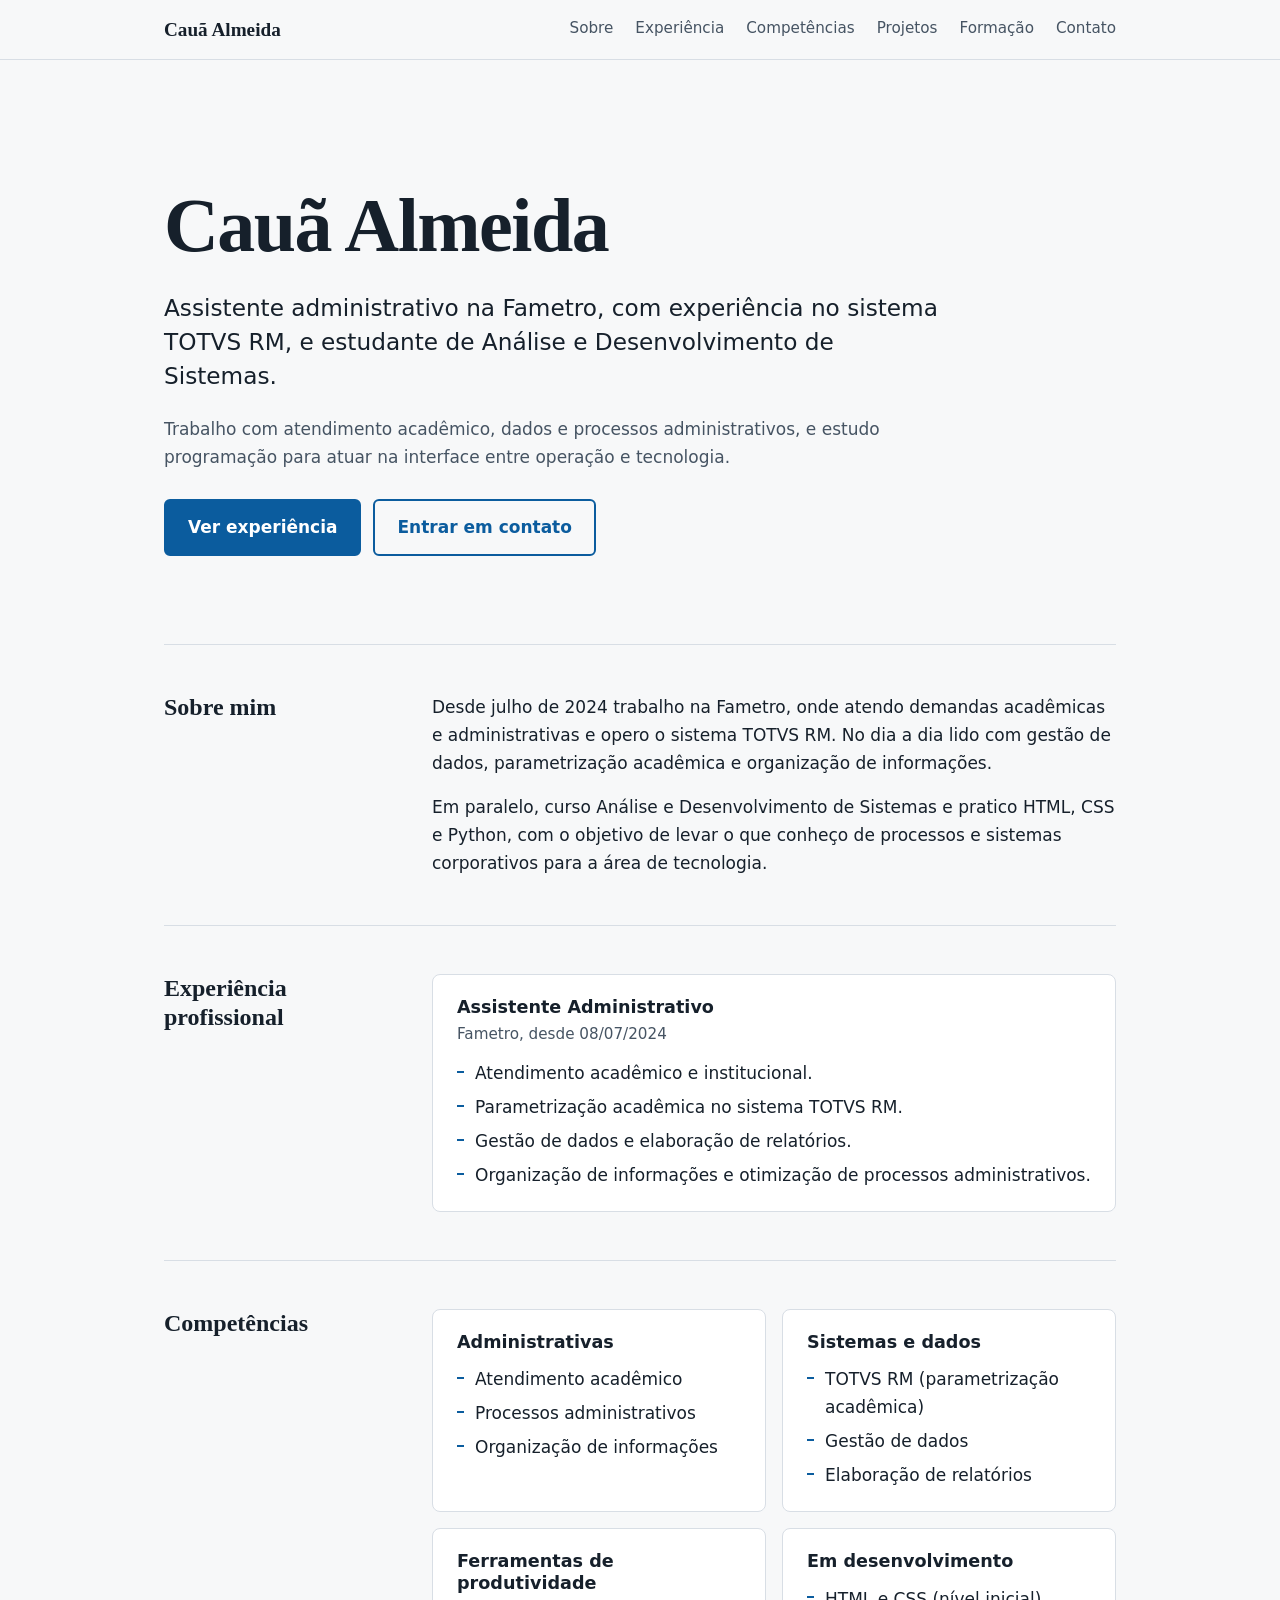
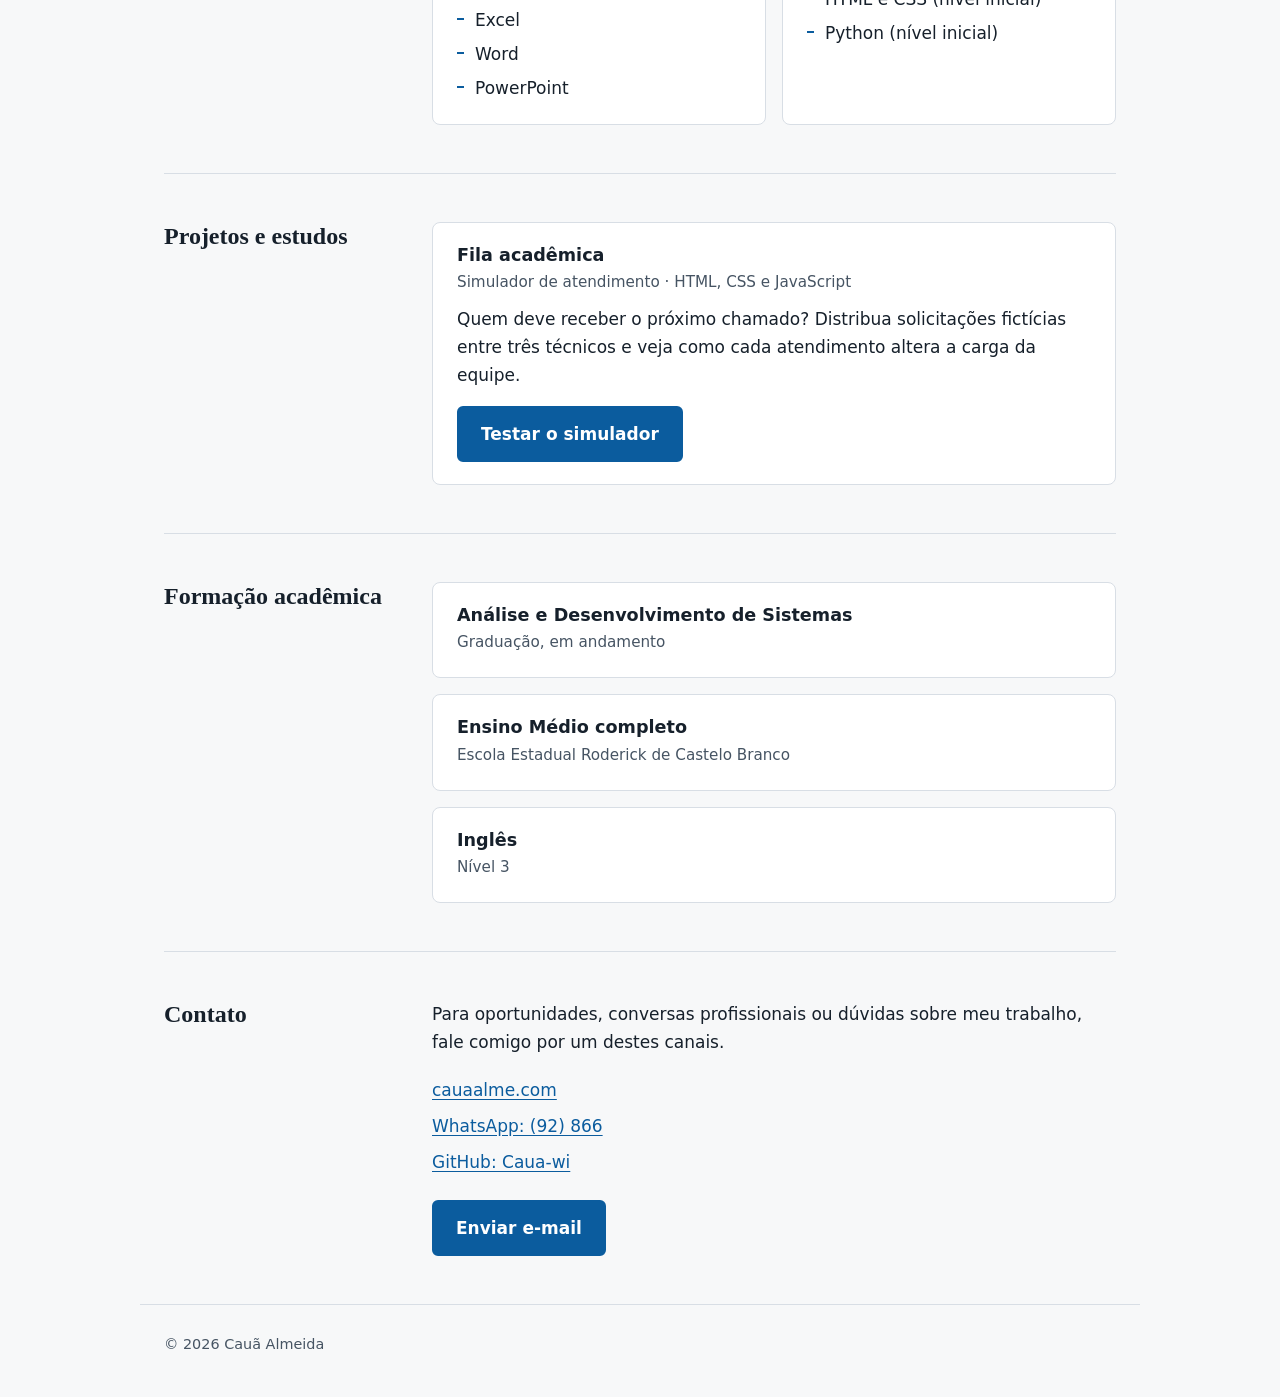
==== commit be7a4c0e: "Adiciona simulador de distribuição de chamados ao portfólio" ====
--- a/index.html
+++ b/index.html
@@ -110,18 +110,12 @@
         <section class="secao" id="projetos" aria-labelledby="t-proj">
             <h2 id="t-proj">Projetos e estudos</h2>
             <div class="conteudo">
-                <!--
-                    Para adicionar um projeto, copie o bloco abaixo para dentro desta div
-                    (e apague o parágrafo "vazio"):
-
-                    <article class="bloco">
-                        <h3>Nome do projeto</h3>
-                        <p class="meta">Tipo (exercício, automação, relatório) e ano</p>
-                        <p>O que foi feito, com quais ferramentas e o que você aprendeu.</p>
-                        <p><a href="URL-DO-REPOSITORIO">Ver no GitHub</a></p>
-                    </article>
-                -->
-                <p class="vazio">Ainda não há projetos publicados. Esta seção vai reunir exercícios, automações e aplicações desenvolvidas durante a graduação.</p>
+                <article class="bloco">
+                    <h3>Fila acadêmica</h3>
+                    <p class="meta">Simulador de atendimento · HTML, CSS e JavaScript</p>
+                    <p>Quem deve receber o próximo chamado? Distribua solicitações fictícias entre três técnicos e veja como cada atendimento altera a carga da equipe.</p>
+                    <a class="btn" href="projetos/fila-academica/index.html">Testar o simulador</a>
+                </article>
             </div>
         </section>
 
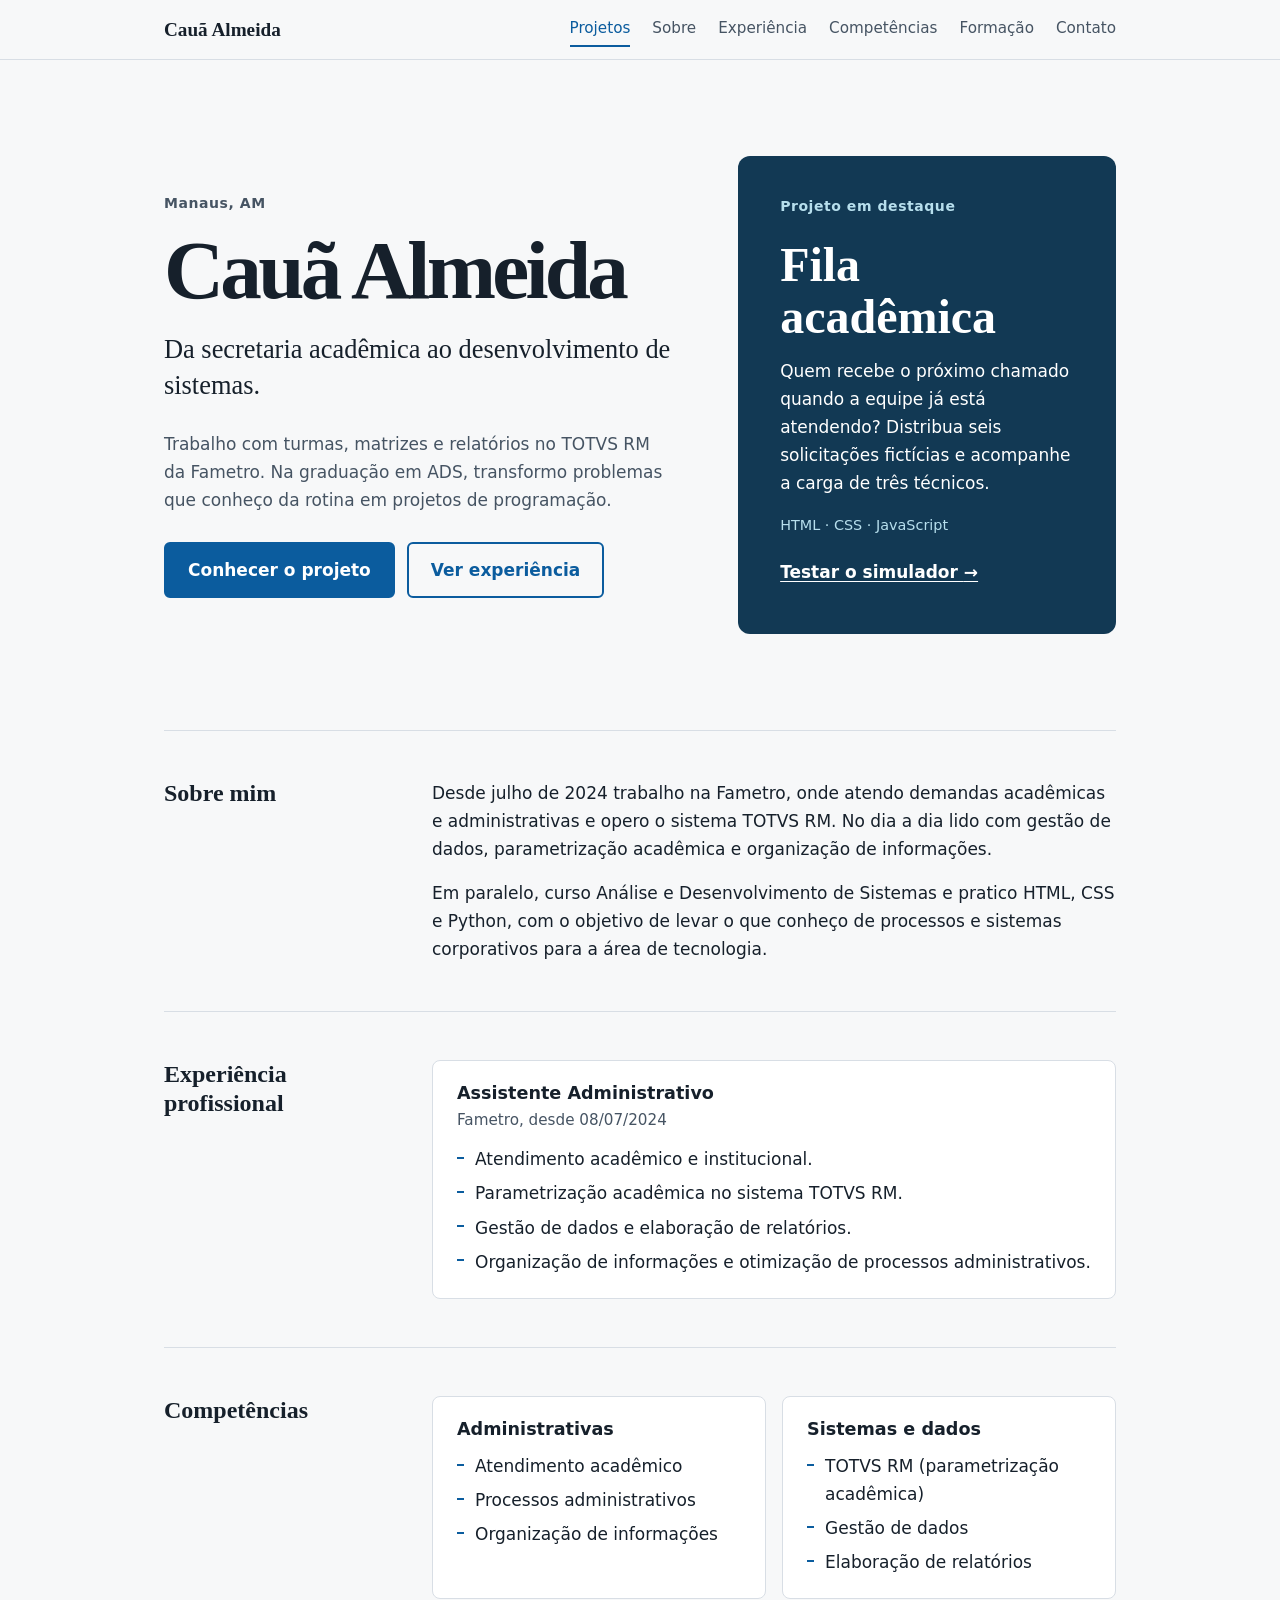
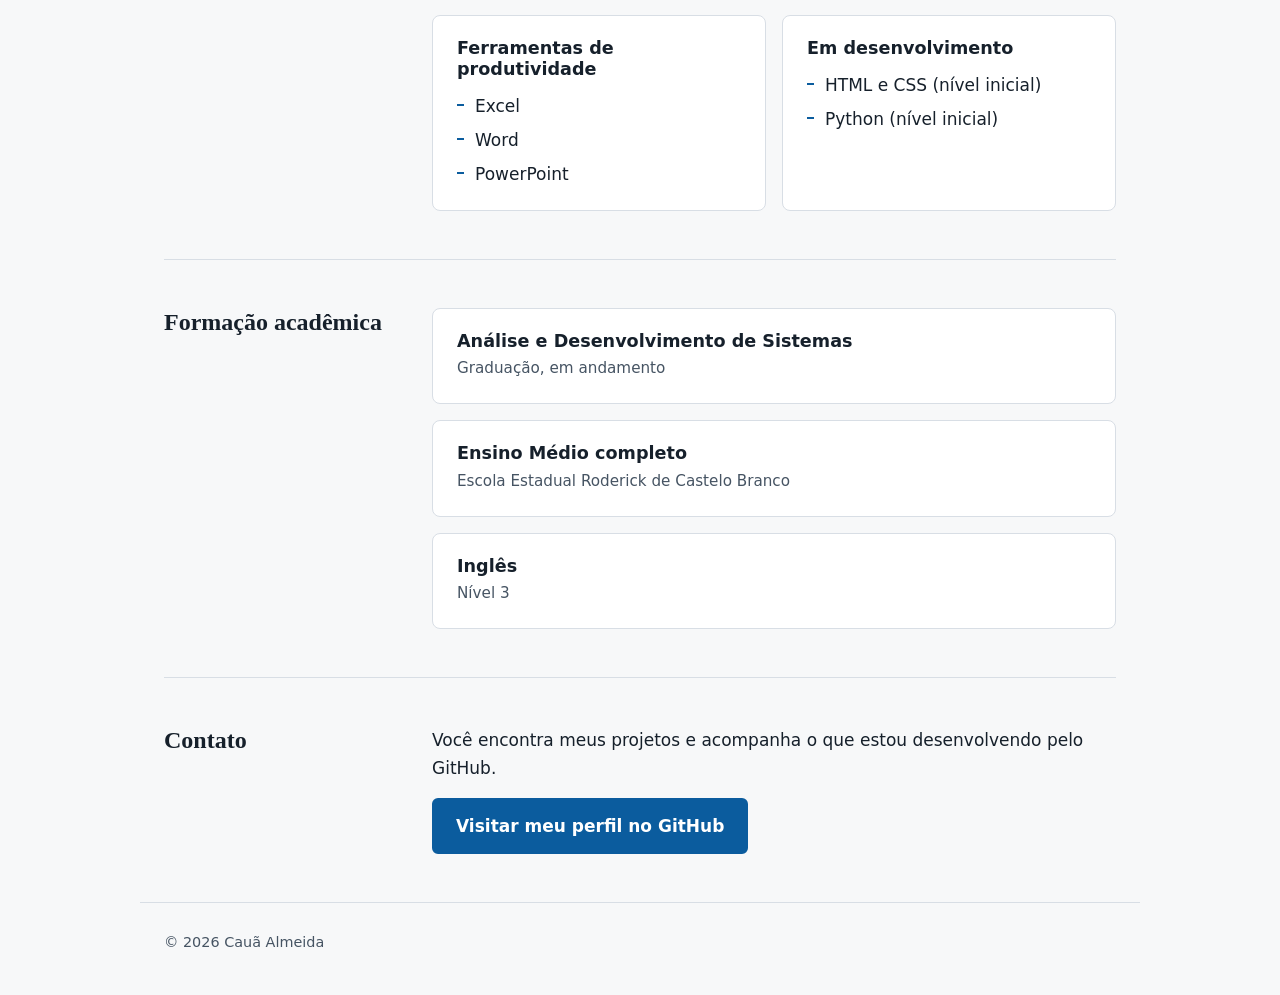
==== commit 55b5cab1: "Destaque o simulador e corrija a navegação do portfólio" ====
--- a/index.html
+++ b/index.html
@@ -25,10 +25,10 @@
             <a class="marca" href="#inicio">Cauã Almeida</a>
             <button class="menu-btn" type="button" aria-expanded="false" aria-controls="menu">Menu</button>
             <nav class="menu" id="menu" aria-label="Principal">
+                <a href="#projetos">Projetos</a>
                 <a href="#sobre">Sobre</a>
                 <a href="#experiencia">Experiência</a>
                 <a href="#competencias">Competências</a>
-                <a href="#projetos">Projetos</a>
                 <a href="#formacao">Formação</a>
                 <a href="#contato">Contato</a>
             </nav>
@@ -36,15 +36,26 @@
     </header>
 
     <main id="conteudo">
-        <section class="hero" id="inicio">
-            <h1>Cauã Almeida</h1>
-            <p class="destaque">Assistente administrativo na Fametro, com experiência no sistema TOTVS RM, e estudante de Análise e Desenvolvimento de Sistemas.</p>
-            <p>Trabalho com atendimento acadêmico, dados e processos administrativos, e estudo programação para atuar na interface entre operação e tecnologia.</p>
-            <div class="acoes">
-                <a class="btn" href="#experiencia">Ver experiência</a>
-                <a class="btn btn-sec" href="#contato">Entrar em contato</a>
-            </div>
-        </section>
+        <div class="abertura">
+            <section class="hero" id="inicio">
+                <p class="local">Manaus, AM</p>
+                <h1>Cauã Almeida</h1>
+                <p class="destaque">Da secretaria acadêmica ao desenvolvimento de sistemas.</p>
+                <p>Trabalho com turmas, matrizes e relatórios no TOTVS RM da Fametro. Na graduação em ADS, transformo problemas que conheço da rotina em projetos de programação.</p>
+                <div class="acoes">
+                    <a class="btn" href="#projetos">Conhecer o projeto</a>
+                    <a class="btn btn-sec" href="#experiencia">Ver experiência</a>
+                </div>
+            </section>
+
+            <section class="projeto" id="projetos" aria-labelledby="t-proj">
+                <h2 id="t-proj">Projeto em destaque</h2>
+                <h3>Fila acadêmica</h3>
+                <p>Quem recebe o próximo chamado quando a equipe já está atendendo? Distribua seis solicitações fictícias e acompanhe a carga de três técnicos.</p>
+                <p class="tecnologias">HTML · CSS · JavaScript</p>
+                <a href="projetos/fila-academica/index.html">Testar o simulador <span aria-hidden="true">→</span></a>
+            </section>
+        </div>
 
         <section class="secao" id="sobre" aria-labelledby="t-sobre">
             <h2 id="t-sobre">Sobre mim</h2>
@@ -107,18 +118,6 @@
             </div>
         </section>
 
-        <section class="secao" id="projetos" aria-labelledby="t-proj">
-            <h2 id="t-proj">Projetos e estudos</h2>
-            <div class="conteudo">
-                <article class="bloco">
-                    <h3>Fila acadêmica</h3>
-                    <p class="meta">Simulador de atendimento · HTML, CSS e JavaScript</p>
-                    <p>Quem deve receber o próximo chamado? Distribua solicitações fictícias entre três técnicos e veja como cada atendimento altera a carga da equipe.</p>
-                    <a class="btn" href="projetos/fila-academica/index.html">Testar o simulador</a>
-                </article>
-            </div>
-        </section>
-
         <section class="secao" id="formacao" aria-labelledby="t-form">
             <h2 id="t-form">Formação acadêmica</h2>
             <div class="conteudo">
@@ -140,13 +139,8 @@
         <section class="secao" id="contato" aria-labelledby="t-cont">
             <h2 id="t-cont">Contato</h2>
             <div class="conteudo">
-                <p>Para oportunidades, conversas profissionais ou dúvidas sobre meu trabalho, fale comigo por um destes canais.</p>
-                <ul class="contatos">
-                    <li><a href="mailto:cauaalmeida272@gmail.com">cauaalme.com</a></li>
-                    <li><a href="https://api.whatsapp.com/send?phone=5505866&amp;text=Bom%20dia" target="_blank" rel="noopener noreferrer">WhatsApp: (92) 866</a></li>
-                    <li><a href="https://github.com/Caua-wi" target="_blank" rel="noopener noreferrer">GitHub: Caua-wi</a></li>
-                </ul>
-                <a class="btn" href="mailto:cau2@gmail.com">Enviar e-mail</a>
+                <p>Você encontra meus projetos e acompanha o que estou desenvolvendo pelo GitHub.</p>
+                <a class="btn" href="https://github.com/Caua-wi">Visitar meu perfil no GitHub</a>
             </div>
         </section>
     </main>
--- a/portfolio_styles.css
+++ b/portfolio_styles.css
@@ -60,11 +60,26 @@
 /* Estrutura */
 main { max-width: 1000px; margin: 0 auto; padding: 0 24px; }
 
-.hero { padding: clamp(56px, 11vw, 120px) 0 clamp(48px, 8vw, 88px); }
-.hero h1 { font-family: var(--serif); font-size: clamp(2.6rem, 8vw, 4.75rem); letter-spacing: -0.02em; margin-bottom: 20px; }
-.hero .destaque { font-size: clamp(1.15rem, 2.6vw, 1.45rem); line-height: 1.45; color: var(--tinta); max-width: 34em; }
+.abertura {
+    display: grid;
+    grid-template-columns: minmax(0, 1.35fr) minmax(0, 1fr);
+    gap: clamp(24px, 5vw, 64px);
+    align-items: center;
+    padding-block: clamp(44px, 8vw, 96px);
+}
+.hero h1 { font: bold clamp(3rem, 7vw, 5.2rem)/1 var(--serif); letter-spacing: -.045em; margin-bottom: 20px; }
 .hero p { color: var(--suave); }
-.hero .destaque { color: var(--tinta); }
+.hero .local, .projeto h2 { font-size: .875rem; font-weight: 650; letter-spacing: .04em; }
+.hero .destaque { font: 500 clamp(1.3rem, 2.5vw, 1.65rem)/1.35 var(--serif); color: var(--tinta); }
+.projeto { background: #123954; color: white; border-radius: 12px; padding: clamp(24px, 4vw, 42px); }
+.projeto h2, .tecnologias { color: #b7dfed; }
+.projeto h3 { font: bold clamp(2rem, 4vw, 3rem)/1.08 var(--serif); margin: 24px 0 14px; }
+.tecnologias { font-size: .9rem; }
+.projeto a { display: inline-block; font-weight: 650; color: white; padding-block: 6px; }
+.projeto a:focus-visible { outline-color: white; }
+@media (max-width: 760px) {
+    .abertura { grid-template-columns: 1fr; }
+}
 
 .acoes { display: flex; flex-wrap: wrap; gap: 12px; margin-top: 28px; }
 .btn {
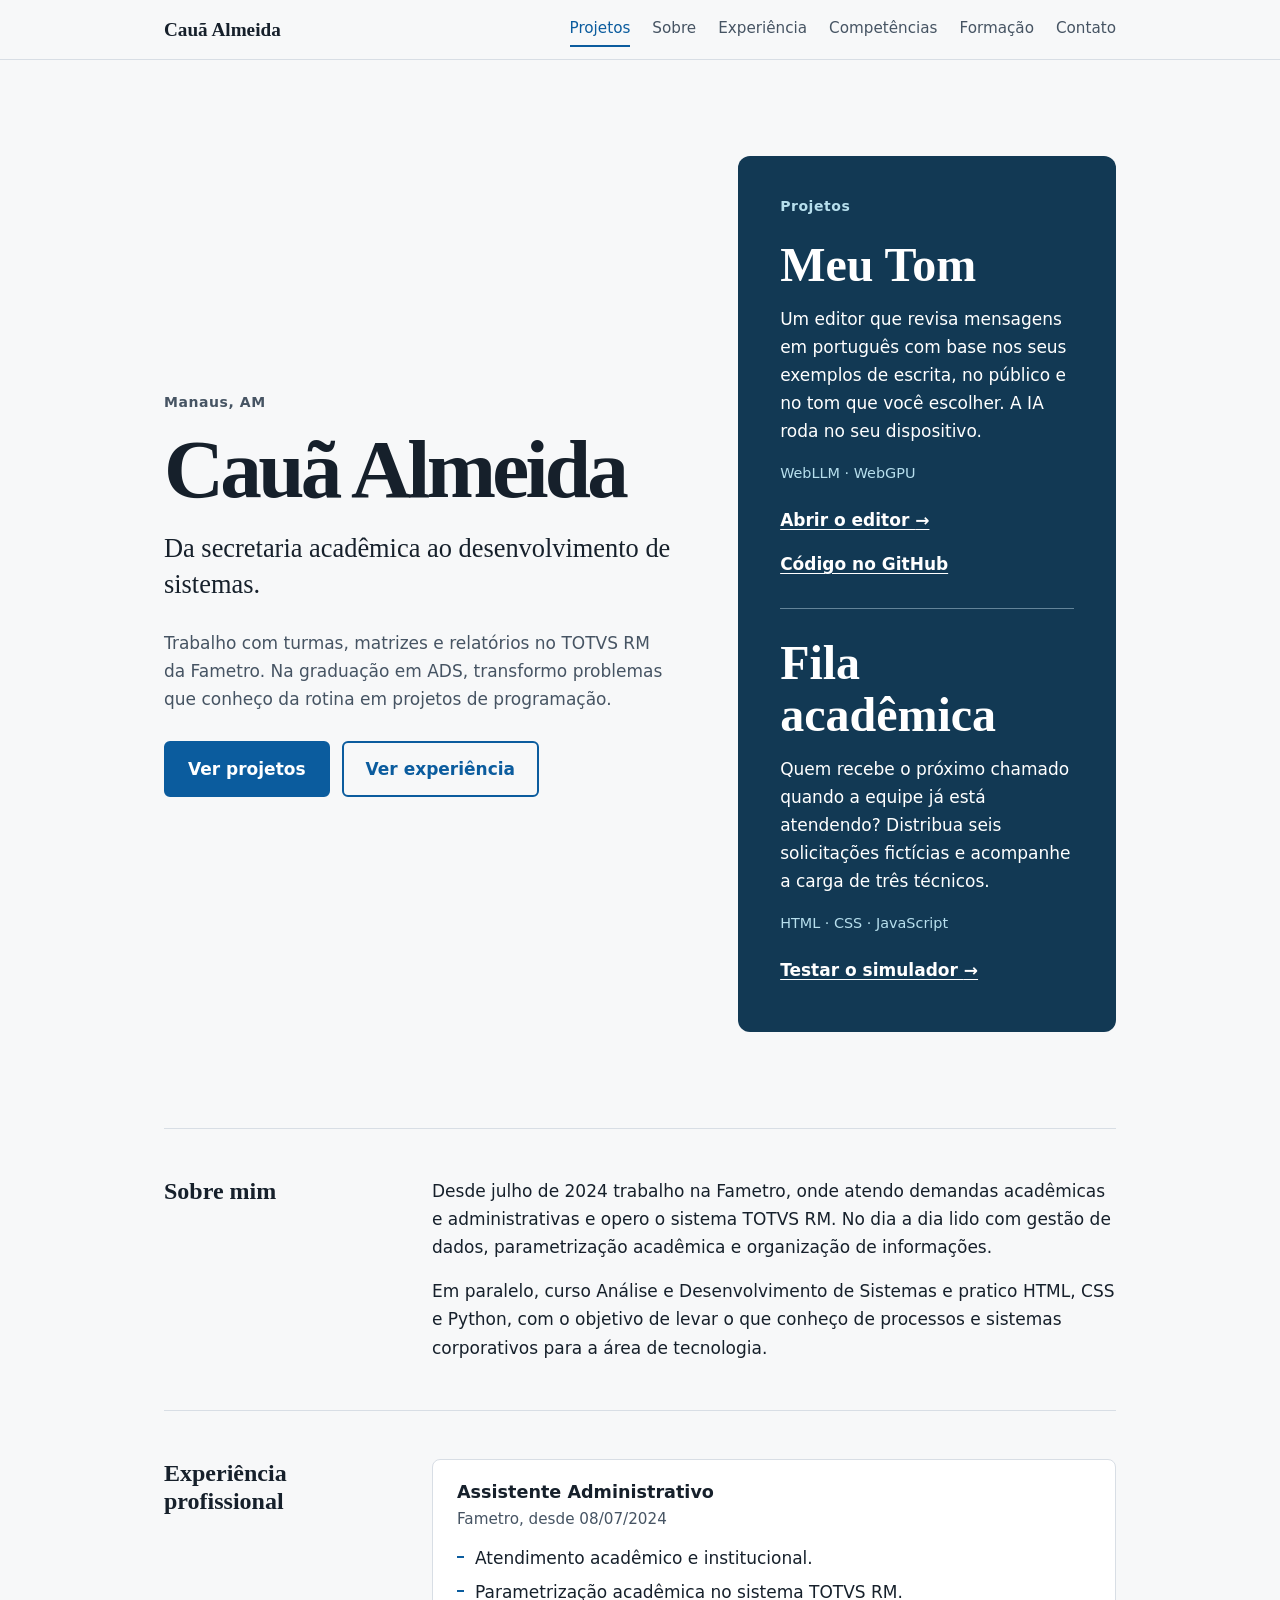
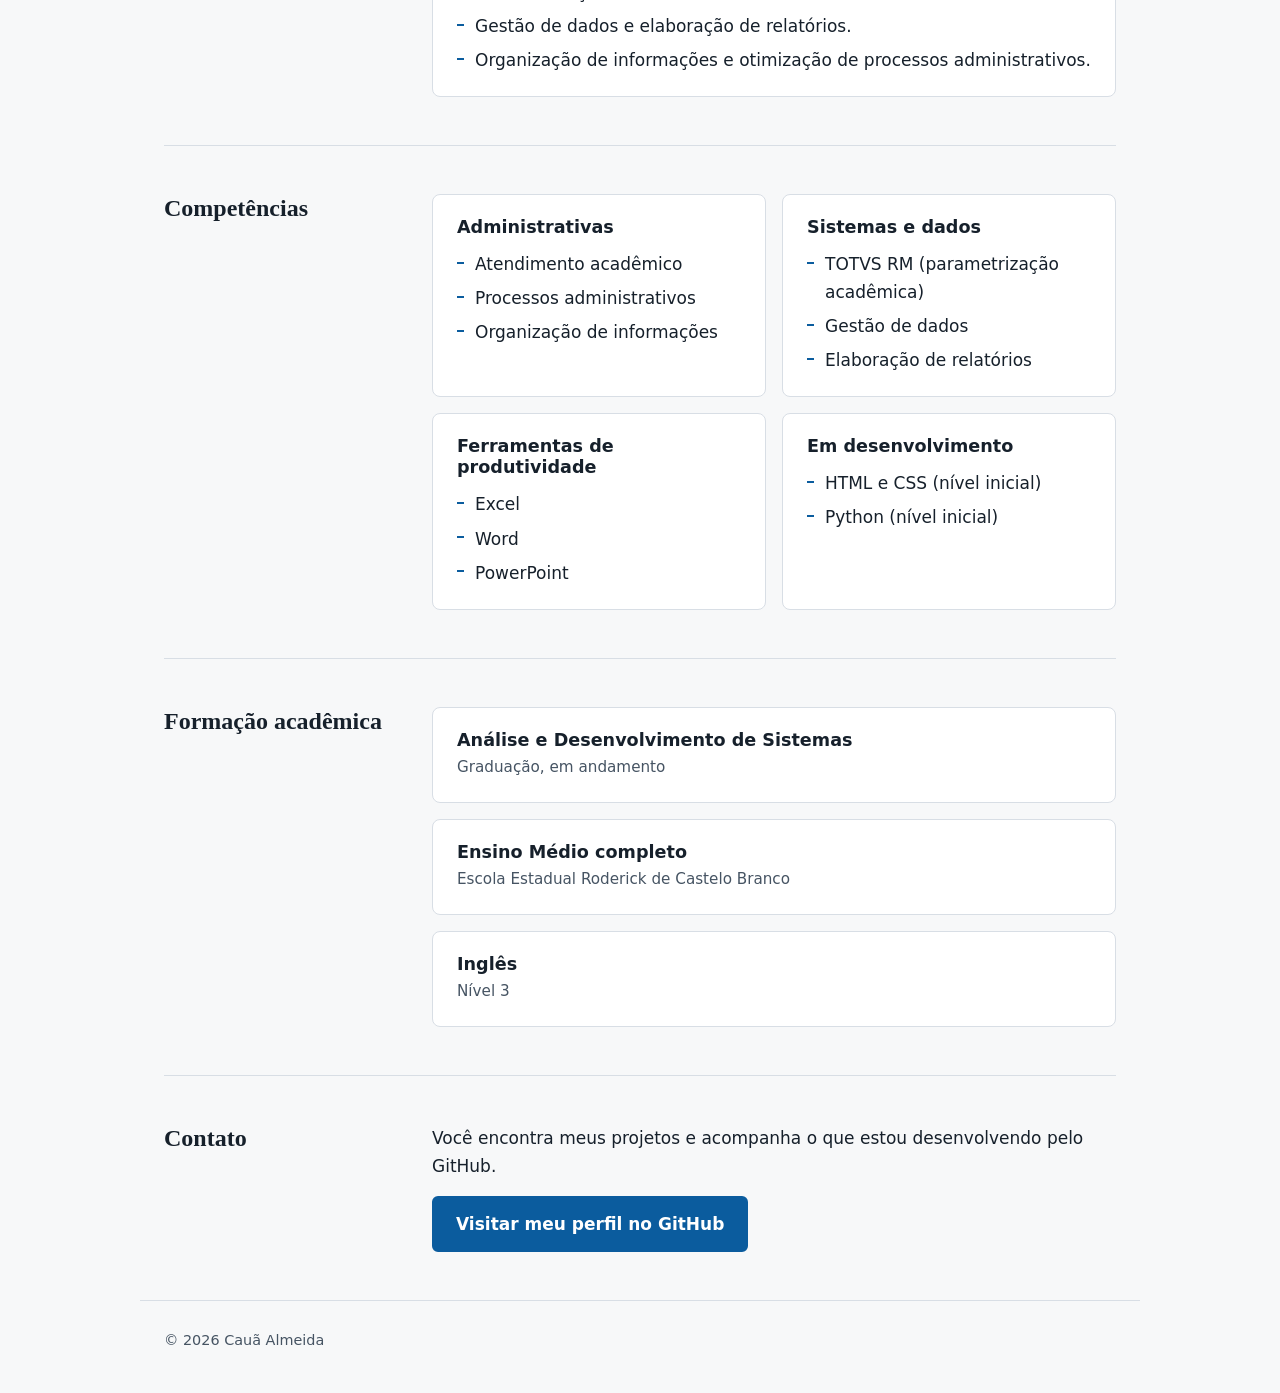
==== commit 95aae14e: "Adicione o editor Meu Tom à seção Projetos" ====
--- a/index.html
+++ b/index.html
@@ -43,17 +43,28 @@
                 <p class="destaque">Da secretaria acadêmica ao desenvolvimento de sistemas.</p>
                 <p>Trabalho com turmas, matrizes e relatórios no TOTVS RM da Fametro. Na graduação em ADS, transformo problemas que conheço da rotina em projetos de programação.</p>
                 <div class="acoes">
-                    <a class="btn" href="#projetos">Conhecer o projeto</a>
+                    <a class="btn" href="#projetos">Ver projetos</a>
                     <a class="btn btn-sec" href="#experiencia">Ver experiência</a>
                 </div>
             </section>
 
             <section class="projeto" id="projetos" aria-labelledby="t-proj">
-                <h2 id="t-proj">Projeto em destaque</h2>
-                <h3>Fila acadêmica</h3>
-                <p>Quem recebe o próximo chamado quando a equipe já está atendendo? Distribua seis solicitações fictícias e acompanhe a carga de três técnicos.</p>
-                <p class="tecnologias">HTML · CSS · JavaScript</p>
-                <a href="projetos/fila-academica/index.html">Testar o simulador <span aria-hidden="true">→</span></a>
+                <h2 id="t-proj">Projetos</h2>
+                <article>
+                    <h3>Meu Tom</h3>
+                    <p>Um editor que revisa mensagens em português com base nos seus exemplos de escrita, no público e no tom que você escolher. A IA roda no seu dispositivo.</p>
+                    <p class="tecnologias">WebLLM · WebGPU</p>
+                    <div class="links-projeto">
+                        <a href="https://caua-wi.github.io/Meu-Tom-/">Abrir o editor <span aria-hidden="true">→</span></a>
+                        <a href="https://github.com/Caua-wi/Meu-Tom-">Código no GitHub</a>
+                    </div>
+                </article>
+                <article>
+                    <h3>Fila acadêmica</h3>
+                    <p>Quem recebe o próximo chamado quando a equipe já está atendendo? Distribua seis solicitações fictícias e acompanhe a carga de três técnicos.</p>
+                    <p class="tecnologias">HTML · CSS · JavaScript</p>
+                    <a href="projetos/fila-academica/index.html">Testar o simulador <span aria-hidden="true">→</span></a>
+                </article>
             </section>
         </div>
 
--- a/portfolio_styles.css
+++ b/portfolio_styles.css
@@ -76,6 +76,8 @@
 .projeto h3 { font: bold clamp(2rem, 4vw, 3rem)/1.08 var(--serif); margin: 24px 0 14px; }
 .tecnologias { font-size: .9rem; }
 .projeto a { display: inline-block; font-weight: 650; color: white; padding-block: 6px; }
+.projeto article + article { margin-top: 24px; padding-top: 4px; border-top: 1px solid #638499; }
+.links-projeto { display: flex; flex-wrap: wrap; gap: 4px 18px; }
 .projeto a:focus-visible { outline-color: white; }
 @media (max-width: 760px) {
     .abertura { grid-template-columns: 1fr; }
